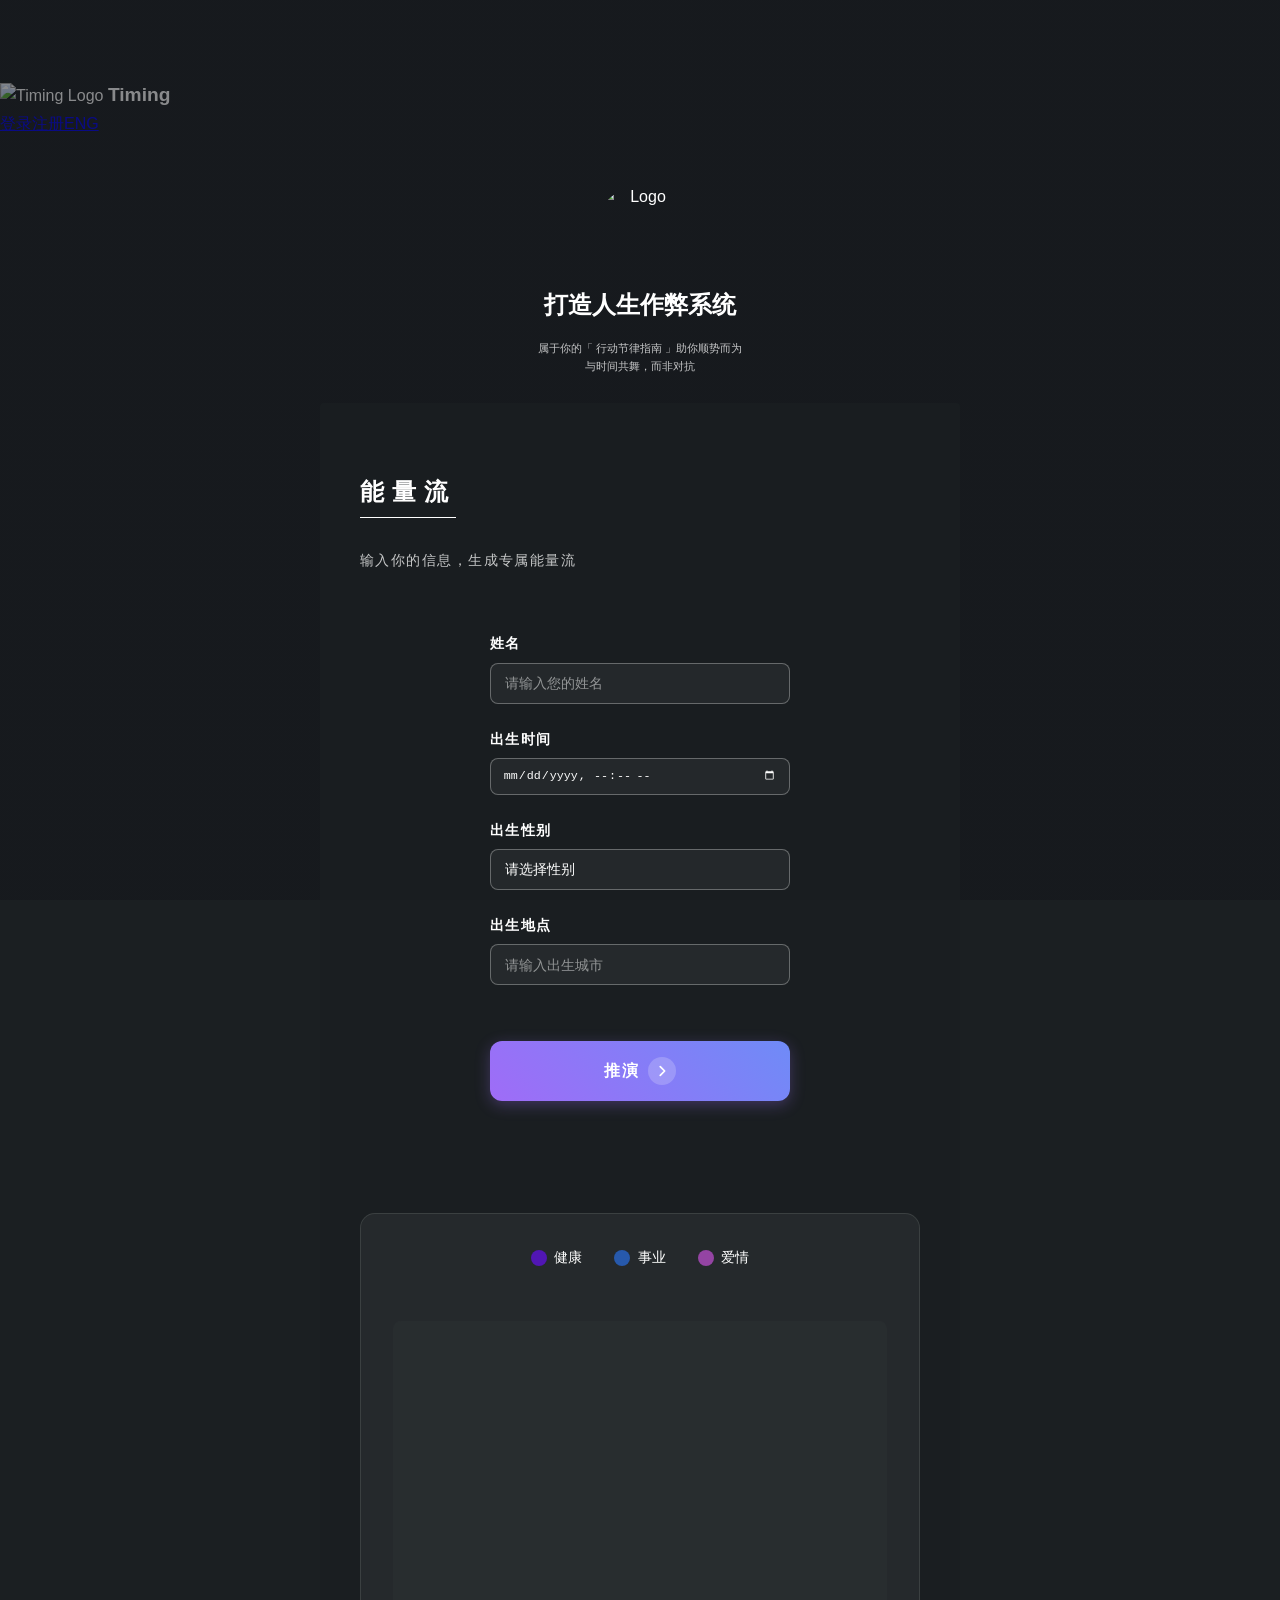
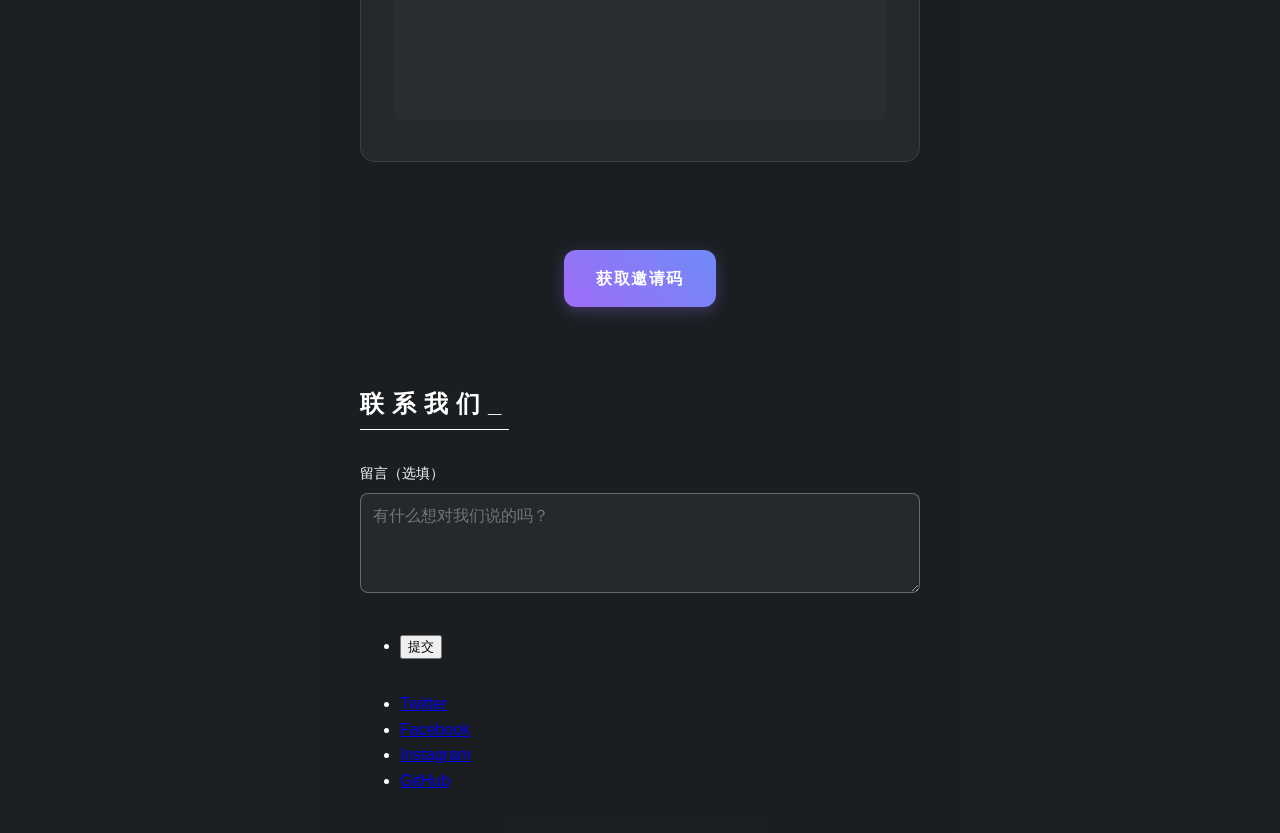
==== index-zh.html @ b1d4d9de "modify the whole landing page" ====
<!DOCTYPE HTML>
<!--
	Dimension by HTML5 UP
	https://html5up.net | @ajlkn
	Free for personal and commercial use under the CCA 3.0 license (https://html5up.net/license)
-->
<html lang="zh">
<head>
		<title>能量流 - Timing</title>
		<meta charset="utf-8" />
		<meta name="viewport" content="width=device-width, initial-scale=1, user-scalable=no" />
		<meta http-equiv="Content-Security-Policy" content="default-src 'self' 'unsafe-inline' https:; img-src 'self' data: https:; style-src 'self' 'unsafe-inline' https:; font-src 'self' data: https:;">
		<meta http-equiv="X-Content-Type-Options" content="nosniff">
		<!-- Load main site CSS -->
		<link rel="stylesheet" href="assets/css/main.css">
		<link rel="stylesheet" href="assets/css/navigation.css">
		<link rel="stylesheet" href="assets/css/noscript.css" media="none">
		<!-- Original curve styles -->
    <link rel="stylesheet" href="curve/style.css">
    <!-- QR Code library -->
    <script src="https://cdn.jsdelivr.net/npm/qrcode.js@1.0.0/qrcode.min.js"></script>
    <!-- Chart.js for energy curve -->
    <script src="https://cdn.jsdelivr.net/npm/chart.js"></script>
		<style>
			/* Override body styles to match main pages */
			body {
				background: #1b1f22;
				position: relative;
				overflow-x: hidden;
				padding-top: 5rem;
			}

			/* Background system matching main pages exactly */
			#bg {
				-moz-transform: scale(1.0);
				-webkit-transform: scale(1.0);
				-ms-transform: scale(1.0);
				transform: scale(1.0);
				-webkit-backface-visibility: hidden;
				position: fixed;
				top: 0;
				left: 0;
				width: 100%;
				height: 100vh;
				z-index: 1;
			}

			#bg:before, #bg:after {
				content: '';
				display: block;
				position: absolute;
				top: 0;
				left: 0;
				width: 100%;
				height: 100%;
			}

			#bg:before {
				-moz-transition: background-color 2.5s ease-in-out;
				-webkit-transition: background-color 2.5s ease-in-out;
				-ms-transition: background-color 2.5s ease-in-out;
				transition: background-color 2.5s ease-in-out;
				-moz-transition-delay: 0.75s;
				-webkit-transition-delay: 0.75s;
				-ms-transition-delay: 0.75s;
				transition-delay: 0.75s;
				background-image: linear-gradient(to top, rgba(19, 21, 25, 0.5), rgba(19, 21, 25, 0.5));
				background-size: auto;
				background-position: center;
				background-repeat: no-repeat;
				z-index: 2;
			}

			#bg:after {
				-moz-transform: scale(1.0825);
				-webkit-transform: scale(1.0825);
				-ms-transform: scale(1.0825);
				transform: scale(1.0825);
				-moz-transition: -moz-transform 0.325s ease-in-out, -moz-filter 0.325s ease-in-out;
				-webkit-transition: -webkit-transform 0.325s ease-in-out, -webkit-filter 0.325s ease-in-out;
				-ms-transition: -ms-transform 0.325s ease-in-out, -ms-filter 0.325s ease-in-out;
				transition: transform 0.325s ease-in-out, filter 0.325s ease-in-out;
				background-image: url("images/bg.jpg");
				background-position: center;
				background-size: cover;
				background-repeat: no-repeat;
				-moz-filter: blur(0.2rem);
				-webkit-filter: blur(0.2rem);
				-ms-filter: blur(0.2rem);
				filter: blur(0.2rem);
				z-index: 1;
			}

			/* Hide original styles that conflict */
			.top-nav {
				display: none;
			}

			.footer {
				display: none;
			}

			/* Main container with modal styling */
			.modal-container {
				position: relative;
				z-index: 3;
				min-height: 100vh;
				display: flex;
				align-items: center;
				justify-content: center;
				padding: 0rem 2rem;
			}

			.modal-content {
				-moz-transform: translateY(0);
				-webkit-transform: translateY(0);
				-ms-transform: translateY(0);
				transform: translateY(0);
				-moz-transition: opacity 0.325s ease-in-out, -moz-transform 0.325s ease-in-out;
				-webkit-transition: opacity 0.325s ease-in-out, -webkit-transform 0.325s ease-in-out;
				-ms-transition: opacity 0.325s ease-in-out, -ms-transform 0.325s ease-in-out;
				transition: opacity 0.325s ease-in-out, transform 0.325s ease-in-out;
				padding: 4.5rem 2.5rem 1.5rem 2.5rem;
				position: relative;
				width: 40rem;
				max-width: 100%;
				background-color: rgba(27, 31, 34, 0.85);
				border-radius: 4px;
				opacity: 1;
			}



			/* Title styling */
			h2.major {
				color: #ffffff;
				border-bottom: solid 1px #ffffff;
				width: -moz-max-content;
				width: -webkit-max-content;
				width: -ms-max-content;
				width: max-content;
				padding-bottom: 0.5rem;
				margin: 0 0 2rem 0;
				font-size: 1.5rem;
				line-height: 1.4;
				letter-spacing: 0.5rem;
			}

			/* Contact title alignment override */
			.contact-title {
				text-align: left !important;
				align-self: flex-start !important;
				margin-top: 5rem !important;
			}

			/* Contact form styling - using original CSS with left alignment */
			.contact-form {
				display: flex;
				flex-direction: column;
				gap: 1.5rem;
			}

			.contact-fields {
				display: flex;
				flex-direction: column;
				gap: 1rem;
			}

			.contact-field {
				display: flex;
				flex-direction: column;
				gap: 0.5rem;
			}

			.contact-field label {
				font-weight: 500;
				color: #ffffff;
				font-size: 0.9rem;
			}

			.contact-field textarea {
				padding: 0.75rem;
				background-color: rgba(255, 255, 255, 0.05);
				border: 1px solid rgba(255, 255, 255, 0.3);
				border-radius: 8px;
				color: #ffffff;
				font-size: 1rem;
				transition: border-color 0.3s ease;
				width: 100%;
				resize: vertical;
				min-height: 100px;
				font-family: inherit;
			}

			.contact-field textarea:focus {
				outline: none;
				border-color: #9f6cf7;
			}

			.contact-actions {
				display: flex;
				justify-content: flex-start;
			}

			.contact-submit {
				-moz-appearance: none;
				-webkit-appearance: none;
				-ms-appearance: none;
				appearance: none;
				-moz-transition: background-color 0.2s ease-in-out, color 0.2s ease-in-out;
				-webkit-transition: background-color 0.2s ease-in-out, color 0.2s ease-in-out;
				-ms-transition: background-color 0.2s ease-in-out, color 0.2s ease-in-out;
				transition: background-color 0.2s ease-in-out, color 0.2s ease-in-out;
				background-color: transparent;
				border-radius: 4px;
				border: 0;
				box-shadow: inset 0 0 0 1px #ffffff;
				color: #ffffff !important;
				cursor: pointer;
				display: inline-block;
				font-size: 0.8rem;
				font-weight: 300;
				height: 2.75rem;
				letter-spacing: 0.2rem;
				line-height: 2.75rem;
				outline: 0;
				padding: 0 1.25rem 0 1.35rem;
				text-align: center;
				text-decoration: none;
				text-transform: uppercase;
				white-space: nowrap;
			}

			.contact-submit:hover {
				background-color: rgba(255, 255, 255, 0.075);
			}

			.contact-submit:active {
				background-color: rgba(255, 255, 255, 0.175);
			}

			.contact-social {
				margin-top: 2rem;
				text-align: left;
			}

			.contact-icons {
				list-style: none;
				padding: 0;
				margin: 0;
				display: flex;
				justify-content: flex-start;
				gap: 1rem;
			}

			.contact-icons li a {
				color: rgba(255, 255, 255, 0.7);
				text-decoration: none;
				font-size: 1.2rem;
				transition: color 0.3s ease;
			}

			.contact-icons li a:hover {
				color: #9f6cf7;
			}

			.subtitle {
				font-size: 0.9em;
				margin-bottom: 2em;
				color: rgba(255, 255, 255, 0.75);
				letter-spacing: 0.1em;
				line-height: 1.5;
			}

			/* Override original container styles */
			.container {
				background: none;
				box-shadow: none;
				padding: 0;
				margin: 0;
				max-width: none;
				width: 100%;
			}

			/* Input section styling */
			.input-section {
				margin-bottom: 2em;
			}

			.input-group {
				margin-bottom: 1.5em;
			}

			.input-group label {
				display: block;
				margin-bottom: 0.5em;
				font-weight: 600;
				color: #ffffff !important;
				font-size: 0.9em;
				letter-spacing: 0.1em;
			}

			.input-group input {
				width: 100% !important;
				padding: 0.8em 1em !important;
				border: 1px solid rgba(255, 255, 255, 0.3) !important;
				border-radius: 8px !important;
				background: rgba(255, 255, 255, 0.05) !important;
				color: #ffffff !important;
				font-size: 0.9em !important;
				transition: all 0.3s ease !important;
				box-sizing: border-box;
			}

			.input-group input:focus {
				outline: none !important;
				border-color: #9f6cf7 !important;
				background: rgba(255, 255, 255, 0.1) !important;
			}

			.input-group input::placeholder {
				color: rgba(255, 255, 255, 0.5) !important;
			}

			/* Datetime input styling */
			.datetime-input {
				width: 100% !important;
				padding: 0.8em 1em !important;
				border: 1px solid rgba(255, 255, 255, 0.3) !important;
				border-radius: 8px !important;
				background: rgba(255, 255, 255, 0.05) !important;
				color: #ffffff !important;
				font-size: 0.9em !important;
				transition: all 0.3s ease !important;
				box-sizing: border-box;
			}

			.datetime-input:focus {
				outline: none !important;
				border-color: #9f6cf7 !important;
				background: rgba(255, 255, 255, 0.1) !important;
			}

			/* 将日期时间输入框的图标变成白色 */
			.datetime-input::-webkit-calendar-picker-indicator {
				filter: invert(1);
				cursor: pointer;
			}

			/* Gender select styling */
			.gender-select {
				width: 100% !important;
				padding: 0.8em 1em !important;
				border: 1px solid rgba(255, 255, 255, 0.3) !important;
				border-radius: 8px !important;
				background: rgba(255, 255, 255, 0.05) !important;
				color: #ffffff !important;
				font-size: 0.9em !important;
				transition: all 0.3s ease !important;
				box-sizing: border-box;
				cursor: pointer;
			}

			.gender-select:focus {
				outline: none !important;
				border-color: #9f6cf7 !important;
				background: rgba(255, 255, 255, 0.1) !important;
			}

			.gender-select option {
				background: #ffffff !important;
				color: #000000 !important;
				padding: 0.5em !important;
			}

			/* Submit button styling */
			.submit-btn {
				background: linear-gradient(45deg, #9f6cf7, #6f8bf7) !important;
				color: #ffffff !important;
				border: none !important;
				padding: 1em 2em !important;
				border-radius: 12px !important;
				font-size: 1em !important;
				font-weight: 600 !important;
				letter-spacing: 0.1em !important;
				cursor: pointer !important;
				transition: all 0.3s ease !important;
				display: flex !important;
				align-items: center !important;
				gap: 0.5em !important;
				margin: 2em auto 0 !important;
				box-shadow: 0 4px 15px rgba(159, 108, 247, 0.3) !important;
			}

			.submit-btn:hover {
				transform: translateY(-2px) !important;
				box-shadow: 0 8px 25px rgba(159, 108, 247, 0.4) !important;
				background: linear-gradient(45deg, #b784ff, #84a0ff) !important;
			}

			/* Energy section styling */
			.energy-section {
				margin-top: 3em !important;
				padding: 2em !important;
				background: rgba(255, 255, 255, 0.05) !important;
				border-radius: 15px !important;
				border: 1px solid rgba(255, 255, 255, 0.1) !important;
			}

			.legend {
				display: flex !important;
				justify-content: center !important;
				gap: 2em !important;
				margin-bottom: 2em !important;
				flex-wrap: wrap !important;
			}

			.legend-item {
				display: flex !important;
				align-items: center !important;
				gap: 0.5em !important;
				font-size: 0.9em !important;
				color: #ffffff !important;
			}

			.legend-color {
				width: 16px !important;
				height: 16px !important;
				border-radius: 50% !important;
			}

			.legend-color.blue {
				background: #5116b4 !important;
			}

			.legend-color.purple {
				background: #2759ac !important;
			}

			.legend-color.pink {
				background: #9444a3 !important;
			}

			#energyChart {
				width: 100% !important;
				max-height: 400px !important;
				background: rgba(255, 255, 255, 0.02) !important;
				border-radius: 8px !important;
			}

			/* Mobile responsive - matching main pages exactly */
			@media screen and (max-width: 736px) {
				.modal-container {
					padding: 2rem 1rem;
				}

				.modal-content {
					padding: 3.5rem 2rem 0.5rem 2rem;
				}

				.close:before {
					top: 0.875rem;
					left: 0.875rem;
					width: 2.25rem;
					height: 2.25rem;
					background-size: 14px 14px;
				}

				.legend {
					gap: 1em !important;
				}
				
				.input-group input {
					padding: 0.7em !important;
					font-size: 0.85em !important;
				}
				
				.datetime-input {
					padding: 0.7em !important;
					font-size: 0.85em !important;
				}
				
				.gender-select {
					padding: 0.7em !important;
					font-size: 0.85em !important;
				}
				
				.submit-btn {
					padding: 0.8em 1.5em !important;
					font-size: 0.9em !important;
				}
				
				.energy-section {
					padding: 1.5em !important;
				}
			}

			@media screen and (max-width: 480px) {
				.modal-content {
					padding: 3rem 1.5rem 0.5rem 1.5rem;
				}
				
				h2.major {
					font-size: 1.2rem;
				}
			}

			/* Legend styling to match chart colors */
			.legend {
				display: flex;
				gap: 20px;
				margin-bottom: 20px;
				flex-wrap: wrap;
			}

			.legend-item {
				display: flex;
				align-items: center;
				gap: 8px;
			}

			.legend-color {
				width: 16px;
				height: 16px;
				border-radius: 3px;
			}

			.legend-color.health { background-color: #5116b4; }
			.legend-color.career { background-color: #2759ac; }
			.legend-color.love { background-color: #9444a3; }

			/* Header Styling */
			#header {
				display: flex;
				flex-direction: column;
				align-items: center;
				justify-content: center;
				text-align: center;
				color: #ffffff;
				padding: 2rem 0 1rem 0;
				position: relative;
				z-index: 3;
			}

			#header .logo {
				margin-top: 1rem;
			}

			#header .logo img {
				width: 5.25rem;
				height: 5.25rem;
				border-radius: 50%;
				border: none;
			}

			#header .content .inner h1 {
				font-size: 1.5rem;
				margin-bottom: 1rem;
				color: #ffffff;
				border: none;
				text-decoration: none;
				border-bottom: none;
			}

			#header .content {
				border: none;
			}

			#header .content .inner {
				border: none;
			}

			#header .content .inner p {
				font-size: 0.7em;
				color: rgba(255, 255, 255, 0.75);
				border: none;
				text-decoration: none;
			}

			/* Remove vertical line between logo and text */
			#header .logo:after {
				display: none;
			}

			#header .content:before {
				display: none;
			}

			/* Move text closer to logo */
			#header .content {
				margin-top: 0.1rem;
			}

			/* Invitation button hover effect */
			.invitation-btn:hover {
				transform: translateY(-2px);
				box-shadow: 0 8px 25px rgba(159, 108, 247, 0.4);
				background: linear-gradient(45deg, #b784ff, #84a0ff);
			}

			/* Background animation */
			#bg:after {
				-moz-animation: bg 20s linear infinite;
				-webkit-animation: bg 20s linear infinite;
				-ms-animation: bg 20s linear infinite;
				animation: bg 20s linear infinite;
			}

			@-moz-keyframes bg {
				0% { -moz-transform: scale(1.0825) translate(0, 0); }
				33.33% { -moz-transform: scale(1.0825) translate(-30px, -30px); }
				66.66% { -moz-transform: scale(1.0825) translate(-15px, -15px); }
				100% { -moz-transform: scale(1.0825) translate(0, 0); }
			}

			@-webkit-keyframes bg {
				0% { -webkit-transform: scale(1.0825) translate(0, 0); }
				33.33% { -webkit-transform: scale(1.0825) translate(-30px, -30px); }
				66.66% { -webkit-transform: scale(1.0825) translate(-15px, -15px); }
				100% { -webkit-transform: scale(1.0825) translate(0, 0); }
			}

			@-ms-keyframes bg {
				0% { -ms-transform: scale(1.0825) translate(0, 0); }
				33.33% { -ms-transform: scale(1.0825) translate(-30px, -30px); }
				66.66% { -ms-transform: scale(1.0825) translate(-15px, -15px); }
				100% { -ms-transform: scale(1.0825) translate(0, 0); }
			}

			@keyframes bg {
				0% { transform: scale(1.0825) translate(0, 0); }
				33.33% { transform: scale(1.0825) translate(-30px, -30px); }
				66.66% { transform: scale(1.0825) translate(-15px, -15px); }
				100% { transform: scale(1.0825) translate(0, 0); }
			}

			/* Header animation - Original from main site */
			#header {
				-moz-animation: header 1.5s ease-out;
				-webkit-animation: header 1.5s ease-out;
				-ms-animation: header 1.5s ease-out;
				animation: header 1.5s ease-out;
			}

			@-moz-keyframes header {
				0% { -moz-transform: translateY(-2rem); opacity: 0; }
				100% { -moz-transform: translateY(0); opacity: 1; }
			}

			@-webkit-keyframes header {
				0% { -webkit-transform: translateY(-2rem); opacity: 0; }
				100% { -webkit-transform: translateY(0); opacity: 1; }
			}

			@-ms-keyframes header {
				0% { -ms-transform: translateY(-2rem); opacity: 0; }
				100% { -ms-transform: translateY(0); opacity: 1; }
			}

			@keyframes header {
				0% { transform: translateY(-2rem); opacity: 0; }
				100% { transform: translateY(0); opacity: 1; }
			}

			/* Modal content animation */
			.modal-content {
				-moz-animation: modal 0.75s ease-out;
				-webkit-animation: modal 0.75s ease-out;
				-ms-animation: modal 0.75s ease-out;
				animation: modal 0.75s ease-out;
			}

			@-moz-keyframes modal {
				0% { -moz-transform: translateY(20px); opacity: 0; }
				100% { -moz-transform: translateY(0); opacity: 1; }
			}

			@-webkit-keyframes modal {
				0% { -webkit-transform: translateY(20px); opacity: 0; }
				100% { -webkit-transform: translateY(0); opacity: 1; }
			}

			@-ms-keyframes modal {
				0% { -ms-transform: translateY(20px); opacity: 0; }
				100% { -ms-transform: translateY(0); opacity: 1; }
			}

			@keyframes modal {
				0% { transform: translateY(20px); opacity: 0; }
				100% { transform: translateY(0); opacity: 1; }
			}
	</style>
</head>
<body>
		<!-- Background -->
		<div id="bg"></div>
		
		<!-- Navigation will be loaded dynamically -->

		<!-- Header -->
		<header id="header">
			<div class="logo">
				<img src="images/LOGO.png" alt="Logo" />
			</div>
			<div class="content">
				<div class="inner">
					<h1>打造人生作弊系统</h1>
					<p>属于你的「 行动节律指南 」助你顺势而为<br />
						与时间共舞，而非对抗</p>
				</div>
			</div>
		</header>

		<div class="modal-container">
			<div class="modal-content">
				
				<h2 class="major">能量流</h2>
				<p class="subtitle">输入你的信息，生成专属能量流</p>
				
				<!-- Original container content -->
    <div class="container">
        <!-- User Input Section -->
        <section class="input-section">
            <div class="input-group">
                <label>姓名</label>
							<input type="text" id="name" placeholder="请输入您的姓名">
            </div>
            <div class="input-group">
                <label>出生时间</label>
                <input type="datetime-local" id="birthtime" class="datetime-input" min="1900-01-01T00:00">
            </div>
						<div class="input-group">
							<label>出生性别</label>
							<select id="gender" class="gender-select">
								<option value="">请选择性别</option>
								<option value="female">女</option>
								<option value="male">男</option>
							</select>
            </div>
            <div class="input-group">
							<label>出生地点</label>
                <input type="text" id="birthplace" placeholder="请输入出生城市">
            </div>
            <button class="submit-btn">
                <span class="btn-text">推演</span>
                <span class="btn-icon">
                    <svg width="16" height="16" viewBox="0 0 16 16" fill="none">
                        <path d="M6 3L11 8L6 13" stroke="currentColor" stroke-width="2" stroke-linecap="round" stroke-linejoin="round"/>
                    </svg>
                </span>
            </button>
        </section>

        <!-- Energy Curve Section -->
        <section class="energy-section">
            <div class="legend">
                <div class="legend-item">
                    <span class="legend-color blue"></span>
                    <span>健康</span>
                </div>
                <div class="legend-item">
                    <span class="legend-color purple"></span>
                    <span>事业</span>
                </div>
                <div class="legend-item">
                    <span class="legend-color pink"></span>
                    <span>爱情</span>
                </div>
            </div>
            <canvas id="energyChart"></canvas>
        </section>
        
        <!-- Invitation Code Button - Independent Section -->
        <div style="text-align: center; margin-top: 2em;">
            <a href="https://wj.qq.com/s2/22709197/66aa/" class="invitation-btn" style="
                display: inline-block;
                background: linear-gradient(45deg, #9f6cf7, #6f8bf7);
                color: #ffffff;
                padding: 1em 2em;
                border-radius: 12px;
                font-size: 1em;
                font-weight: 600;
                letter-spacing: 0.1em;
                text-decoration: none;
                transition: all 0.3s ease;
                box-shadow: 0 4px 15px rgba(159, 108, 247, 0.3);
                text-transform: uppercase;
            ">获取邀请码</a>
        </div>
    </div>

				<!-- Contact Section - At bottom of modal content -->
				<h2 class="major contact-title">联系我们_</h2>
				<form action="https://wj.qq.com/s2/22709197/66aa/" method="post" class="contact-form">
					<div class="contact-fields">
						<div class="contact-field">
							<label for="contact-message">留言（选填）</label>
							<textarea name="message" id="contact-message" rows="4" placeholder="有什么想对我们说的吗？"></textarea>
						</div>
					</div>
					<ul class="actions">
						<li><input type="submit" value="提交" class="primary" /></li>
					</ul>
				</form>
				<ul class="icons">
					<li><a href="#" class="icon brands fa-twitter"><span class="label">Twitter</span></a></li>
					<li><a href="#" class="icon brands fa-facebook-f"><span class="label">Facebook</span></a></li>
					<li><a href="#" class="icon brands fa-instagram"><span class="label">Instagram</span></a></li>
					<li><a href="#" class="icon brands fa-github"><span class="label">GitHub</span></a></li>
				</ul>
			</div>
		</div>

    <!-- Scripts -->
		<script src="https://ajax.googleapis.com/ajax/libs/jquery/3.6.0/jquery.min.js"></script>
		<script>
			// Fallback for jQuery
			if (typeof jQuery === 'undefined') {
				document.write('<script src="https://code.jquery.com/jquery-3.6.0.min.js"><\/script>');
			}
		</script>
		<!-- Load navigation system -->
		<script src="assets/js/navigation-loader.js"></script>
		<script src="assets/js/navigation.js"></script>
		
		<!-- Language content management -->
		<script>
			// Language content for curve page
			const curveContent = {
				zh: {
					title: '能量流 - Timing',
					pageTitle: '能量流',
					subtitle: '输入你的信息，生成专属能量流',
					nameLabel: '姓名',
					namePlaceholder: '请输入您的姓名',
					birthtimeLabel: '出生时间',
					birthtimePlaceholder: 'MM/DD/YYYY XX:XX AM',
					genderLabel: '出生性别',
					genderPlaceholder: '请选择性别',
					genderOptions: {
						default: '请选择性别',
						female: '女',
						male: '男'
					},
					birthplaceLabel: '出生地点',
					birthplacePlaceholder: '请输入出生城市',
					submitText: '推演',
					closeText: '关闭',
					legendHealth: '健康',
					legendCareer: '事业',
					legendLove: '爱情',
					contactTitle: '联系我们_',
					contactNameLabel: '姓名',
					contactNamePlaceholder: '请输入您的姓名',
					contactSubjectLabel: '主题',
					contactSubjectValue: 'Timing邀请码申请',
					contactMessageLabel: '留言（选填）',
					contactMessagePlaceholder: '有什么想对我们说的吗？',
					contactSubmitValue: '提交'
				},
				en: {
					title: 'Energy Flow - Timing',
					pageTitle: 'Energy Flow',
					subtitle: 'Enter your information to generate your personalized energy flow',
					nameLabel: 'Name',
					namePlaceholder: 'Please enter your name',
					birthtimeLabel: 'Birth Date & Time',
					birthtimePlaceholder: 'MM/DD/YYYY XX:XX AM',
					genderLabel: 'Gender',
					genderPlaceholder: 'Please select gender',
					genderOptions: {
						default: 'Please select gender',
						female: 'Female',
						male: 'Male'
					},
					birthplaceLabel: 'Birth Location',
					birthplacePlaceholder: 'Please enter birth city',
					submitText: 'Calculate',
					closeText: 'Close',
					legendHealth: 'Health',
					legendCareer: 'Career',
					legendLove: 'Love',
					contactTitle: 'CONTACT',
					contactNameLabel: 'Name',
					contactNamePlaceholder: 'Enter your name',
					contactSubjectLabel: 'Theme',
					contactSubjectValue: 'Timing Invitation Code Request',
					contactMessageLabel: 'Message(Optional)',
					contactMessagePlaceholder: 'Let us know what you think',
					contactSubmitValue: 'Submit'
				}
			};

			// Update curve page content based on language
			function updateCurveContent(language) {
				const content = curveContent[language];
				
				// Update page title
				document.title = content.title;
				
				// Update main title and subtitle
				const title = document.querySelector('h2.major');
				if (title) title.textContent = content.pageTitle;
				
				const subtitle = document.querySelector('.subtitle');
				if (subtitle) subtitle.textContent = content.subtitle;
				
				// Update form labels and placeholders
				const labels = document.querySelectorAll('label');
				if (labels.length >= 4) {
					labels[0].textContent = content.nameLabel;
					labels[1].textContent = content.birthtimeLabel;
					labels[2].textContent = content.genderLabel;
					labels[3].textContent = content.birthplaceLabel;
				}
				
				const nameInput = document.getElementById('name');
				if (nameInput) nameInput.placeholder = content.namePlaceholder;
				
				const birthtimeInput = document.getElementById('birthtime');
				if (birthtimeInput) birthtimeInput.placeholder = content.birthtimePlaceholder;
				
				const birthplaceInput = document.getElementById('birthplace');
				if (birthplaceInput) birthplaceInput.placeholder = content.birthplacePlaceholder;
				
				// Update gender select options
				const genderSelect = document.getElementById('gender');
				if (genderSelect) {
					genderSelect.innerHTML = `
						<option value="">${content.genderOptions.default}</option>
						<option value="female">${content.genderOptions.female}</option>
						<option value="male">${content.genderOptions.male}</option>
					`;
				}
				
				// Update submit button text
				const submitBtn = document.querySelector('.submit-btn .btn-text');
				if (submitBtn) submitBtn.textContent = content.submitText;
				
				// Update legend text
				const legendItems = document.querySelectorAll('.legend-item span:last-child');
				if (legendItems.length >= 3) {
					legendItems[0].textContent = content.legendHealth;
					legendItems[1].textContent = content.legendCareer;
					legendItems[2].textContent = content.legendLove;
				}
				
				// Update contact section
				const contactTitle = document.querySelector('.contact-title');
				if (contactTitle) contactTitle.textContent = content.contactTitle;
				
				const contactMessageLabel = document.querySelector('.contact-field label');
				if (contactMessageLabel) contactMessageLabel.textContent = content.contactMessageLabel;
				
				const contactMessagePlaceholder = document.getElementById('contact-message');
				if (contactMessagePlaceholder) contactMessagePlaceholder.placeholder = content.contactMessagePlaceholder;
				
				const contactSubmitBtn = document.querySelector('.contact-form input[type="submit"]');
				if (contactSubmitBtn) contactSubmitBtn.value = content.contactSubmitValue;
			}

			// Initialize with Chinese content
			document.addEventListener('DOMContentLoaded', function() {
				updateCurveContent('zh');
			});

			// Language switching function
			function switchLanguage(lang) {
				updateCurveContent(lang);
			}
		</script>
		
		<!-- Chart.js for energy chart -->
		<script src="https://cdn.jsdelivr.net/npm/chart.js"></script>
		<script>
			// Energy chart functionality
			document.addEventListener('DOMContentLoaded', function() {
				const submitBtn = document.querySelector('.submit-btn');
				const energySection = document.querySelector('.energy-section');
				const energyChart = document.getElementById('energyChart');
				
				if (submitBtn) {
					submitBtn.addEventListener('click', function() {
						// Show energy section
						energySection.style.display = 'block';
						
						// Create sample energy chart
						const ctx = energyChart.getContext('2d');
						new Chart(ctx, {
							type: 'line',
							data: {
								labels: ['Jan', 'Feb', 'Mar', 'Apr', 'May', 'Jun'],
								datasets: [{
									label: 'Health',
									data: [65, 70, 68, 75, 72, 78],
									borderColor: '#5116b4',
									backgroundColor: 'rgba(81, 22, 180, 0.1)',
									tension: 0.4
								}, {
									label: 'Career',
									data: [55, 60, 65, 70, 68, 75],
									borderColor: '#2759ac',
									backgroundColor: 'rgba(39, 89, 172, 0.1)',
									tension: 0.4
								}, {
									label: 'Love',
									data: [45, 50, 55, 60, 58, 65],
									borderColor: '#9444a3',
									backgroundColor: 'rgba(148, 68, 163, 0.1)',
									tension: 0.4
								}]
							},
							options: {
								responsive: true,
								maintainAspectRatio: false,
								plugins: {
									legend: {
										display: false
									}
								},
								scales: {
									y: {
										beginAtZero: true,
										grid: {
											color: 'rgba(255, 255, 255, 0.1)'
										},
										ticks: {
											color: 'rgba(255, 255, 255, 0.7)'
										}
									},
									x: {
										grid: {
											color: 'rgba(255, 255, 255, 0.1)'
										},
										ticks: {
											color: 'rgba(255, 255, 255, 0.7)'
										}
									}
								}
							}
						});
					});
				}
			});
		</script>

			<script>
				// Registration Modal Functions
				function showRegistrationModal() {
					const modal = document.getElementById('registration-modal');
					modal.classList.add('active');
				}

				function closeRegistrationModal() {
					const modal = document.getElementById('registration-modal');
					modal.classList.remove('active');
				}

				// Check if user is registered and logged in
				function isUserRegistered() {
					const userRegistered = localStorage.getItem('userRegistered');
					const userInfo = localStorage.getItem('userInfo');
					return userRegistered === 'true' && userInfo;
				}

				// Event Timing Form Functionality
				document.addEventListener('DOMContentLoaded', function() {
					const eventForm = document.getElementById('event-timing-form');
					const resultContainer = document.getElementById('timing-result');
					const resultContent = document.getElementById('result-content');

					// Close modal when clicking outside
					document.getElementById('registration-modal').addEventListener('click', function(e) {
						if (e.target === this) {
							closeRegistrationModal();
						}
					});

					// Auto-fill user data if available
					try {
						const userInfo = localStorage.getItem('userInfo');
						if (userInfo) {
							const user = JSON.parse(userInfo);
							
							// Pre-fill event location with user's birth location if available
							if (user.birthLocation) {
								document.getElementById('event-location').value = user.birthLocation;
							}
						}
					} catch (error) {
						console.error('Error auto-filling user data:', error);
					}

					if (eventForm) {
						eventForm.addEventListener('submit', function(e) {
							e.preventDefault();
							
							// Check if user is registered first
							if (!isUserRegistered()) {
								showRegistrationModal();
								return;
							}

							// Get form data
							const formData = new FormData(eventForm);
							const eventData = {
								eventName: formData.get('event-name'),
								startTime: formData.get('start-time'),
								endTime: formData.get('end-time'),
								location: formData.get('event-location')
							};

							// Validate form
							if (!eventData.eventName || !eventData.startTime || !eventData.endTime || !eventData.location) {
								alert('请填写所有必填字段');
								return;
							}

							// Validate time range
							const startDate = new Date(eventData.startTime);
							const endDate = new Date(eventData.endTime);
							if (startDate >= endDate) {
								alert('结束时间必须晚于起始时间');
								return;
							}

							// Show loading state
							const submitBtn = eventForm.querySelector('.submit-btn');
							const originalText = submitBtn.textContent;
							submitBtn.textContent = '分析中...';
							submitBtn.disabled = true;

							// Simulate API call (replace with actual API endpoint)
							setTimeout(() => {
								// Mock response - replace with actual API call
								const mockResult = generateMockResult(eventData);
								displayResult(mockResult);
								
								// Reset button
								submitBtn.textContent = originalText;
								submitBtn.disabled = false;
							}, 2000);
						});
					}

					function generateMockResult(eventData) {
						// This is a mock function - replace with actual API call
						const startDate = new Date(eventData.startTime);
						const endDate = new Date(eventData.endTime);
						const optimalDate = new Date(startDate.getTime() + (endDate.getTime() - startDate.getTime()) * 0.3);
						
						return {
							optimalTime: optimalDate.toLocaleString('zh-CN'),
							energyScore: Math.floor(Math.random() * 30) + 70,
							recommendation: `根据您的${eventData.eventName}需求分析，建议在${optimalDate.toLocaleDateString('zh-CN')}进行此事件。`,
							tips: [
								'此时段能量状态最佳，有利于事件顺利进行',
								'建议提前做好相关准备工作',
								'保持积极心态，顺势而为'
							]
						};
					}

					function displayResult(result) {
						// Show chart first
						const chartSection = document.querySelector('.timing-chart-section');
						chartSection.style.display = 'block';
						
						// Create timing chart
						createTimingChart();
						
						resultContent.innerHTML = `
							<div style="text-align: center; margin-bottom: 1.5em;">
								<h4 style="color: #9f6cf7; margin-bottom: 0.5em;">最佳时机</h4>
								<p style="font-size: 1.1em; font-weight: bold;">${result.optimalTime}</p>
								<p style="color: #6f8bf7;">能量评分: ${result.energyScore}/100</p>
							</div>
							<div style="margin-bottom: 1.5em;">
								<h4 style="color: #9f6cf7; margin-bottom: 0.5em;">分析建议</h4>
								<p>${result.recommendation}</p>
							</div>
							<div>
								<h4 style="color: #9f6cf7; margin-bottom: 0.5em;">温馨提示</h4>
								<ul style="list-style: none; padding: 0;">
									${result.tips.map(tip => `<li style="margin-bottom: 0.5em; padding-left: 1em; position: relative;">
										<span style="position: absolute; left: 0; color: #9f6cf7;">•</span>
										${tip}
									</li>`).join('')}
								</ul>
							</div>
						`;
						
						resultContainer.style.display = 'block';
						chartSection.scrollIntoView({ behavior: 'smooth', block: 'start' });
					}

					function createTimingChart() {
						const ctx = document.getElementById('timingChart').getContext('2d');
						
						// Generate sample data for timing analysis
						const labels = [];
						const optimalData = [];
						const goodData = [];
						const avoidData = [];
						
						// Generate 24 hours of data
						for (let i = 0; i < 24; i++) {
							labels.push(`${i}:00`);
							optimalData.push(Math.random() * 40 + 60); // 60-100
							goodData.push(Math.random() * 30 + 40); // 40-70
							avoidData.push(Math.random() * 20 + 20); // 20-40
						}
						
						new Chart(ctx, {
							type: 'line',
							data: {
								labels: labels,
								datasets: [{
									label: '最佳时机',
									data: optimalData,
									borderColor: '#5116b4',
									backgroundColor: 'rgba(81, 22, 180, 0.1)',
									borderWidth: 2,
									fill: true
								}, {
									label: '次佳时机',
									data: goodData,
									borderColor: '#2759ac',
									backgroundColor: 'rgba(39, 89, 172, 0.1)',
									borderWidth: 2,
									fill: true
								}, {
									label: '避免时段',
									data: avoidData,
									borderColor: '#9444a3',
									backgroundColor: 'rgba(148, 68, 163, 0.1)',
									borderWidth: 2,
									fill: true
								}]
							},
							options: {
								responsive: true,
								maintainAspectRatio: false,
								scales: {
									y: {
										beginAtZero: true,
										max: 100,
										grid: {
											color: 'rgba(255, 255, 255, 0.1)'
										},
										ticks: {
											color: '#ffffff'
										}
									},
									x: {
										grid: {
											color: 'rgba(255, 255, 255, 0.1)'
										},
										ticks: {
											color: '#ffffff'
										}
									}
								},
								plugins: {
									legend: {
										display: false // Hide default legend as we have custom one
									}
								}
							}
						});
					}
				});
			</script>
	</body>
</html>
---- curve/style.css ----
/* Base styles */
:root {
    --primary-color: #8B5CF6;
    --background-color: #000000;
    --nav-background: #1A1A1A;
    --text-color: #FFFFFF;
    --input-background: rgba(255, 255, 255, 0.1);
    --border-color: rgba(255, 255, 255, 0.2);
    --button-color: #8B5CF6;
    --chart-blue: #5116b4;
    --chart-purple: #2759ac;
    --chart-pink: #9444a3;
}

* {
    box-sizing: border-box;
}

body {
    margin: 0;
    padding: 0;
    font-family: -apple-system, BlinkMacSystemFont, 'Segoe UI', sans-serif;
    background-color: var(--background-color);
    color: var(--text-color);
    line-height: 1.6;
    overflow-x: hidden;
}

/* Navigation */
.top-nav {
    background-color: var(--nav-background);
    padding: 1rem 0;
    border-bottom: 1px solid var(--border-color);
    position: sticky;
    top: 0;
    z-index: 100;
}

.nav-content {
    max-width: 1200px;
    margin: 0 auto;
    padding: 0 20px;
    display: flex;
    justify-content: space-between;
    align-items: center;
}

.logo {
    display: flex;
    align-items: center;
    gap: 12px;
    text-decoration: none;
    color: inherit;
    transition: opacity 0.3s ease;
}

.logo:hover {
    opacity: 0.8;
}

.logo-img {
    height: 32px;
    width: auto;
    object-fit: contain;
}

.logo-text {
    font-size: 1.2rem;
    font-weight: 600;
    color: var(--text-color);
}

.explore-more {
    color: var(--text-color);
    text-decoration: none;
    font-size: 1rem;
    padding: 0.5rem 1rem;
    border-radius: 6px;
    transition: background-color 0.3s ease;
}

.explore-more:hover {
    background-color: rgba(139, 92, 246, 0.1);
}

.container {
    max-width: 1200px;
    margin: 0 auto;
    padding: 20px;
    display: flex;
    flex-direction: column;
    align-items: center;
    gap: 2rem;
}

/* Input Section */
.input-section {
    margin: 2rem auto;
    width: 25%;
    min-width: 300px;
    display: flex;
    flex-direction: column;
    align-items: center;
}

.input-group {
    margin-bottom: 1.5rem;
    width: 100%;
}

.input-group label {
    display: block;
    margin-bottom: 0.5rem;
    color: var(--text-color);
    font-weight: 500;
}

input[type="text"],
input[type="email"],
input[type="tel"],
input[type="date"],
input[type="time"],
select {
    width: 100%;
    padding: 0.75rem;
    background-color: var(--input-background);
    border: 1px solid var(--border-color);
    border-radius: 8px;
    color: var(--text-color);
    font-size: 1rem;
    transition: border-color 0.3s ease;
    line-height: normal;
    display: flex;
    align-items: center;
}

select {
    appearance: none;
    -webkit-appearance: none;
    -moz-appearance: none;
    background-image: url("data:image/svg+xml,%3Csvg xmlns='http://www.w3.org/2000/svg' width='12' height='12' viewBox='0 0 12 12' fill='none'%3E%3Cpath d='M2.5 4.5L6 8L9.5 4.5' stroke='white' stroke-width='1.5' stroke-linecap='round' stroke-linejoin='round'/%3E%3C/svg%3E");
    background-repeat: no-repeat;
    background-position: right 1rem center;
    padding-right: 2.5rem;
}

select:focus {
    outline: none;
    border-color: var(--primary-color);
}

select option {
    background-color: var(--background-color);
    color: var(--text-color);
}

input[type="text"]:focus,
input[type="email"]:focus,
input[type="tel"]:focus,
input[type="date"]:focus,
input[type="time"]:focus {
    outline: none;
    border-color: var(--primary-color);
}

input[type="text"]::placeholder,
input[type="email"]::placeholder,
input[type="tel"]::placeholder,
input[type="time"]::placeholder {
    color: rgba(255, 255, 255, 0.5);
}

.submit-btn {
    background-color: var(--button-color);
    color: white;
    border: none;
    padding: 1rem 2rem;
    border-radius: 8px;
    cursor: pointer;
    font-size: 1rem;
    font-weight: 600;
    margin-top: 1rem;
    width: 100%;
    transition: all 0.3s ease;
    display: flex;
    align-items: center;
    justify-content: center;
    gap: 12px;
}

.submit-btn:hover {
    background-color: #7C3AED;
    transform: translateY(-2px);
}

.submit-btn:active {
    transform: translateY(0);
}

.btn-text {
    flex: none;
}

.btn-icon {
    width: 28px;
    height: 28px;
    background-color: rgba(255, 255, 255, 0.2);
    border-radius: 50%;
    display: flex;
    align-items: center;
    justify-content: center;
    transition: all 0.3s ease;
}

.submit-btn:hover .btn-icon {
    background-color: rgba(255, 255, 255, 0.3);
    transform: translateX(2px);
}

.btn-icon svg {
    width: 14px;
    height: 14px;
    color: white;
}

/* Date Input Styles */
input[type="date"] {
    width: 100%;
    padding: 0.75rem;
    background-color: var(--input-background);
    border: 1px solid var(--border-color);
    border-radius: 8px;
    color: var(--text-color);
    font-size: 1rem;
    font-family: -apple-system, BlinkMacSystemFont, 'Segoe UI', sans-serif;
}

input[type="date"]::-webkit-calendar-picker-indicator {
    filter: invert(1);
    opacity: 0.6;
    cursor: pointer;
}

input[type="date"]::-webkit-calendar-picker-indicator:hover {
    opacity: 1;
}

input[type="date"]::-webkit-datetime-edit {
    color: var(--text-color);
}

input[type="date"]::-webkit-datetime-edit-fields-wrapper {
    color: var(--text-color);
}

input[type="date"]::-webkit-datetime-edit-text {
    color: var(--text-color);
    opacity: 0.7;
}

input[type="date"]::-webkit-datetime-edit-month-field,
input[type="date"]::-webkit-datetime-edit-day-field,
input[type="date"]::-webkit-datetime-edit-year-field {
    color: var(--text-color);
}

input[type="date"]::-webkit-inner-spin-button {
    display: none;
}

input[type="date"]::-webkit-clear-button {
    display: none;
}

/* 为空时的占位符颜色 */
input[type="date"]:invalid {
    color: rgba(255, 255, 255, 0.5);
}

/* Time input specific styles */
input[type="time"] {
    color-scheme: dark;
}

input[type="time"]::-webkit-calendar-picker-indicator {
    background-image: url('data:image/svg+xml;utf8,<svg xmlns="http://www.w3.org/2000/svg" width="16" height="16" viewBox="0 0 24 24" fill="none" stroke="white" stroke-width="2" stroke-linecap="round" stroke-linejoin="round"><circle cx="12" cy="12" r="10"></circle><polyline points="12,6 12,12 16,14"></polyline></svg>');
    background-size: 16px 16px;
    cursor: pointer;
    opacity: 0.7;
    transition: opacity 0.3s ease;
}

input[type="time"]::-webkit-calendar-picker-indicator:hover {
    opacity: 1;
}

input[type="time"]::-webkit-datetime-edit {
    color: white;
}

input[type="time"]::-webkit-datetime-edit-fields-wrapper {
    background: transparent;
}

input[type="time"]::-webkit-datetime-edit-text {
    color: rgba(255, 255, 255, 0.7);
    padding: 0 0.2em;
}

input[type="time"]::-webkit-datetime-edit-hour-field,
input[type="time"]::-webkit-datetime-edit-minute-field {
    background: transparent;
    color: white;
}

input[type="time"]::-webkit-inner-spin-button {
    display: none;
}

input[type="time"]::-webkit-clear-button {
    display: none;
}

/* Energy Chart Section */
.energy-section {
    background: var(--nav-background);
    border-radius: 12px;
    padding: 24px;
    margin-bottom: 24px;
    border: 1px solid var(--border-color);
    width: 100%;
    max-width: 100%;
}

/* Legend styling to match chart colors */
.legend {
    display: flex;
    justify-content: center;
    gap: 20px;
    margin-bottom: 20px;
    flex-wrap: nowrap;
    width: 100%;
    min-width: min-content;
}

.legend-item {
    display: flex;
    align-items: center;
    gap: 8px;
    white-space: nowrap;
    flex-shrink: 0;
}

.legend-color {
    width: 16px;
    height: 16px;
    border-radius: 3px;
    flex-shrink: 0;
}

.legend-color.health { background-color: #5116b4; }
.legend-color.career { background-color: #2759ac; }
.legend-color.love { background-color: #9444a3; }

/* Chart Canvas */
canvas {
    width: 100% !important;
    height: 400px !important;
    margin-top: 20px;
}

/* Tablet Responsive Design (768px - 1024px) */
@media (max-width: 1024px) and (min-width: 769px) {
    .nav-content {
        padding: 0 16px;
    }
    
    .container {
        padding: 16px;
        gap: 1.5rem;
    }
    
    .input-section {
        width: 40%;
        min-width: 280px;
    }
    
    .energy-section {
        padding: 20px;
    }
    
    canvas {
        height: 350px !important;
    }
}

/* Mobile Responsive Design (< 768px) */
@media (max-width: 768px) {
    .nav-content {
        padding: 0 16px;
    }
    
    .logo-img {
        height: 28px;
    }
    
    .logo-text {
        font-size: 1.1rem;
    }
    
    .explore-more {
        font-size: 0.9rem;
        padding: 0.4rem 0.8rem;
    }
    
    .container {
        padding: 16px;
        gap: 1.5rem;
    }

    .input-section {
        width: 90%;
        min-width: auto;
        margin: 1rem auto;
    }
    
    .input-group {
        margin-bottom: 1.2rem;
    }
    
    input[type="text"],
    input[type="email"],
    input[type="tel"],
    input[type="date"],
    input[type="time"] {
        padding: 0.8rem;
        font-size: 16px; /* 防止 iOS 缩放 */
    }
    
    .submit-btn {
        padding: 0.9rem 2rem;
        font-size: 1rem;
        gap: 10px;
    }
    
    .btn-icon {
        width: 26px;
        height: 26px;
    }
    
    .btn-icon svg {
        width: 12px;
        height: 12px;
    }

    .energy-section {
        padding: 16px;
        width: 100%;
        margin-bottom: 16px;
    }
    
    .legend {
        justify-content: center;
        padding: 0 10px;
        gap: 15px;
    }
    
    .legend-item {
        gap: 4px;
        font-size: 0.9em;
    }
    
    .legend-color {
        width: 12px;
        height: 12px;
    }
    
    canvas {
        height: 300px !important;
    }
}

/* Mobile Navigation Responsive Design (< 600px) */
@media (max-width: 600px) {
    .logo-text {
        font-size: 0.9rem;
    }
}

/* Small Mobile Responsive Design (< 480px) */
@media (max-width: 480px) {
    .nav-content {
        padding: 0 12px;
    }
    
    .logo-img {
        height: 24px;
    }
    
    .logo-text {
        font-size: 0.8rem;
    }
    
    .explore-more {
        font-size: 0.8rem;
        padding: 0.3rem 0.6rem;
    }
    
    .container {
        padding: 12px;
        gap: 1rem;
    }

    .input-section {
        width: 95%;
        margin: 0.5rem auto;
    }
    
    .input-group {
        margin-bottom: 1rem;
    }
    
    .input-group label {
        font-size: 0.9rem;
    }
    
    input[type="text"],
    input[type="email"],
    input[type="tel"],
    input[type="date"],
    input[type="time"] {
        padding: 0.7rem;
        font-size: 16px;
    }
    
    .submit-btn {
        padding: 0.8rem 1.5rem;
        font-size: 0.9rem;
        gap: 8px;
    }
    
    .btn-icon {
        width: 24px;
        height: 24px;
    }
    
    .btn-icon svg {
        width: 10px;
        height: 10px;
    }

    .energy-section {
        padding: 12px;
        margin-bottom: 12px;
    }
    
    .legend {
        gap: 10px;
        justify-content: center;
    }
    
    .legend-item {
        gap: 5px;
        font-size: 0.9rem;
    }
    
    canvas {
        height: 250px !important;
    }
}

/* Landscape orientation optimization for mobile */
@media (max-width: 768px) and (orientation: landscape) {
    .container {
        gap: 1rem;
    }
    
    .input-section {
        margin: 0.5rem auto;
    }
    
    canvas {
        height: 250px !important;
    }
}

/* Touch-friendly improvements */
@media (hover: none) and (pointer: coarse) {
    .submit-btn {
        min-height: 44px; /* iOS 推荐的最小触摸目标 */
    }
    
    .explore-more {
        min-height: 44px;
        display: flex;
        align-items: center;
    }
    
    input[type="text"],
    input[type="email"],
    input[type="tel"],
    input[type="date"],
    input[type="time"] {
        min-height: 44px;
    }
}

/* High DPI displays */
@media (-webkit-min-device-pixel-ratio: 2), (min-resolution: 192dpi) {
    canvas {
        image-rendering: -webkit-optimize-contrast;
        image-rendering: crisp-edges;
    }
}

/* Footer */
.footer {
    padding: 2rem 0;
    margin-top: 3rem;
    text-align: center;
}

.footer p {
    margin: 0;
    color: rgba(255, 255, 255, 0.6);
    font-size: 0.9rem;
    font-weight: 400;
    letter-spacing: 0.5px;
}

/* Footer responsive design */
@media (max-width: 768px) {
    .footer {
        padding: 1.5rem 1rem;
        margin-top: 2rem;
    }
    
    .footer p {
        font-size: 0.8rem;
    }
}

@media (max-width: 480px) {
    .footer {
        padding: 1rem;
        margin-top: 1.5rem;
    }
    
    .footer p {
        font-size: 0.75rem;
        line-height: 1.4;
    }
}

/* Contact Section */
.contact-section {
    margin: 2rem auto;
    width: 25%;
    min-width: 300px;
    display: flex;
    flex-direction: column;
    align-items: center;
}

.contact-title {
    font-size: 1.5rem;
    font-weight: 600;
    margin-bottom: 1rem;
    text-align: left;
    color: var(--text-color);
    width: 100%;
}

.contact-subtitle {
    text-align: center;
    margin-bottom: 2rem;
    color: rgba(255, 255, 255, 0.7);
    font-size: 0.9rem;
}

.contact-form {
    display: flex;
    flex-direction: column;
    gap: 1.5rem;
}

.contact-fields {
    display: flex;
    flex-direction: column;
    gap: 1rem;
}

.contact-field {
    display: flex;
    flex-direction: column;
    gap: 0.5rem;
}

.contact-field label {
    font-weight: 500;
    color: var(--text-color);
    font-size: 0.9rem;
}

.contact-field input,
.contact-field textarea {
    padding: 0.75rem;
    background-color: var(--input-background);
    border: 1px solid var(--border-color);
    border-radius: 8px;
    color: var(--text-color);
    font-size: 1rem;
    transition: border-color 0.3s ease;
    width: 100%;
}

.contact-field input:focus,
.contact-field textarea:focus {
    outline: none;
    border-color: var(--primary-color);
}

.contact-field textarea {
    resize: vertical;
    min-height: 100px;
    font-family: inherit;
}

.contact-actions {
    display: flex;
    justify-content: center;
}

.contact-submit {
    background-color: var(--button-color);
    color: white;
    border: none;
    padding: 0.75rem 2rem;
    border-radius: 8px;
    cursor: pointer;
    font-size: 1rem;
    font-weight: 600;
    transition: all 0.3s ease;
}

.contact-submit:hover {
    background-color: #7C3AED;
    transform: translateY(-2px);
}

.contact-social {
    margin-top: 2rem;
    text-align: center;
}

.contact-icons {
    list-style: none;
    padding: 0;
    margin: 0;
    display: flex;
    justify-content: center;
    gap: 1rem;
}

.contact-icons li a {
    color: rgba(255, 255, 255, 0.7);
    text-decoration: none;
    font-size: 1.2rem;
    transition: color 0.3s ease;
}

.contact-icons li a:hover {
    color: var(--primary-color);
}

.contact-footnote {
    margin-top: 1rem;
    text-align: center;
    font-size: 0.8rem;
    color: rgba(255, 255, 255, 0.5);
}

.contact-footnote a {
    color: var(--primary-color);
    text-decoration: none;
}

.contact-footnote a:hover {
    text-decoration: underline;
}

/* Contact section responsive design */
@media (max-width: 1024px) and (min-width: 769px) {
    .contact-section {
        width: 30%;
        min-width: 350px;
    }
}

@media (max-width: 768px) {
    .contact-section {
        width: 50%;
        min-width: 280px;
        margin: 1.5rem auto;
    }
    
    .contact-title {
        font-size: 1.3rem;
    }
    
    .contact-field textarea {
        padding: 0.8rem;
        font-size: 16px;
    }
    
    .contact-submit {
        padding: 0.9rem 2rem;
        font-size: 1rem;
    }
}

@media (max-width: 480px) {
    .contact-section {
        width: 95%;
        margin: 0.5rem auto;
    }
    
    .contact-title {
        font-size: 1.2rem;
    }
    
    .contact-field textarea {
        padding: 0.8rem;
        font-size: 16px;
    }
    
    .contact-submit {
        padding: 0.9rem 2rem;
        font-size: 1rem;
    }
}
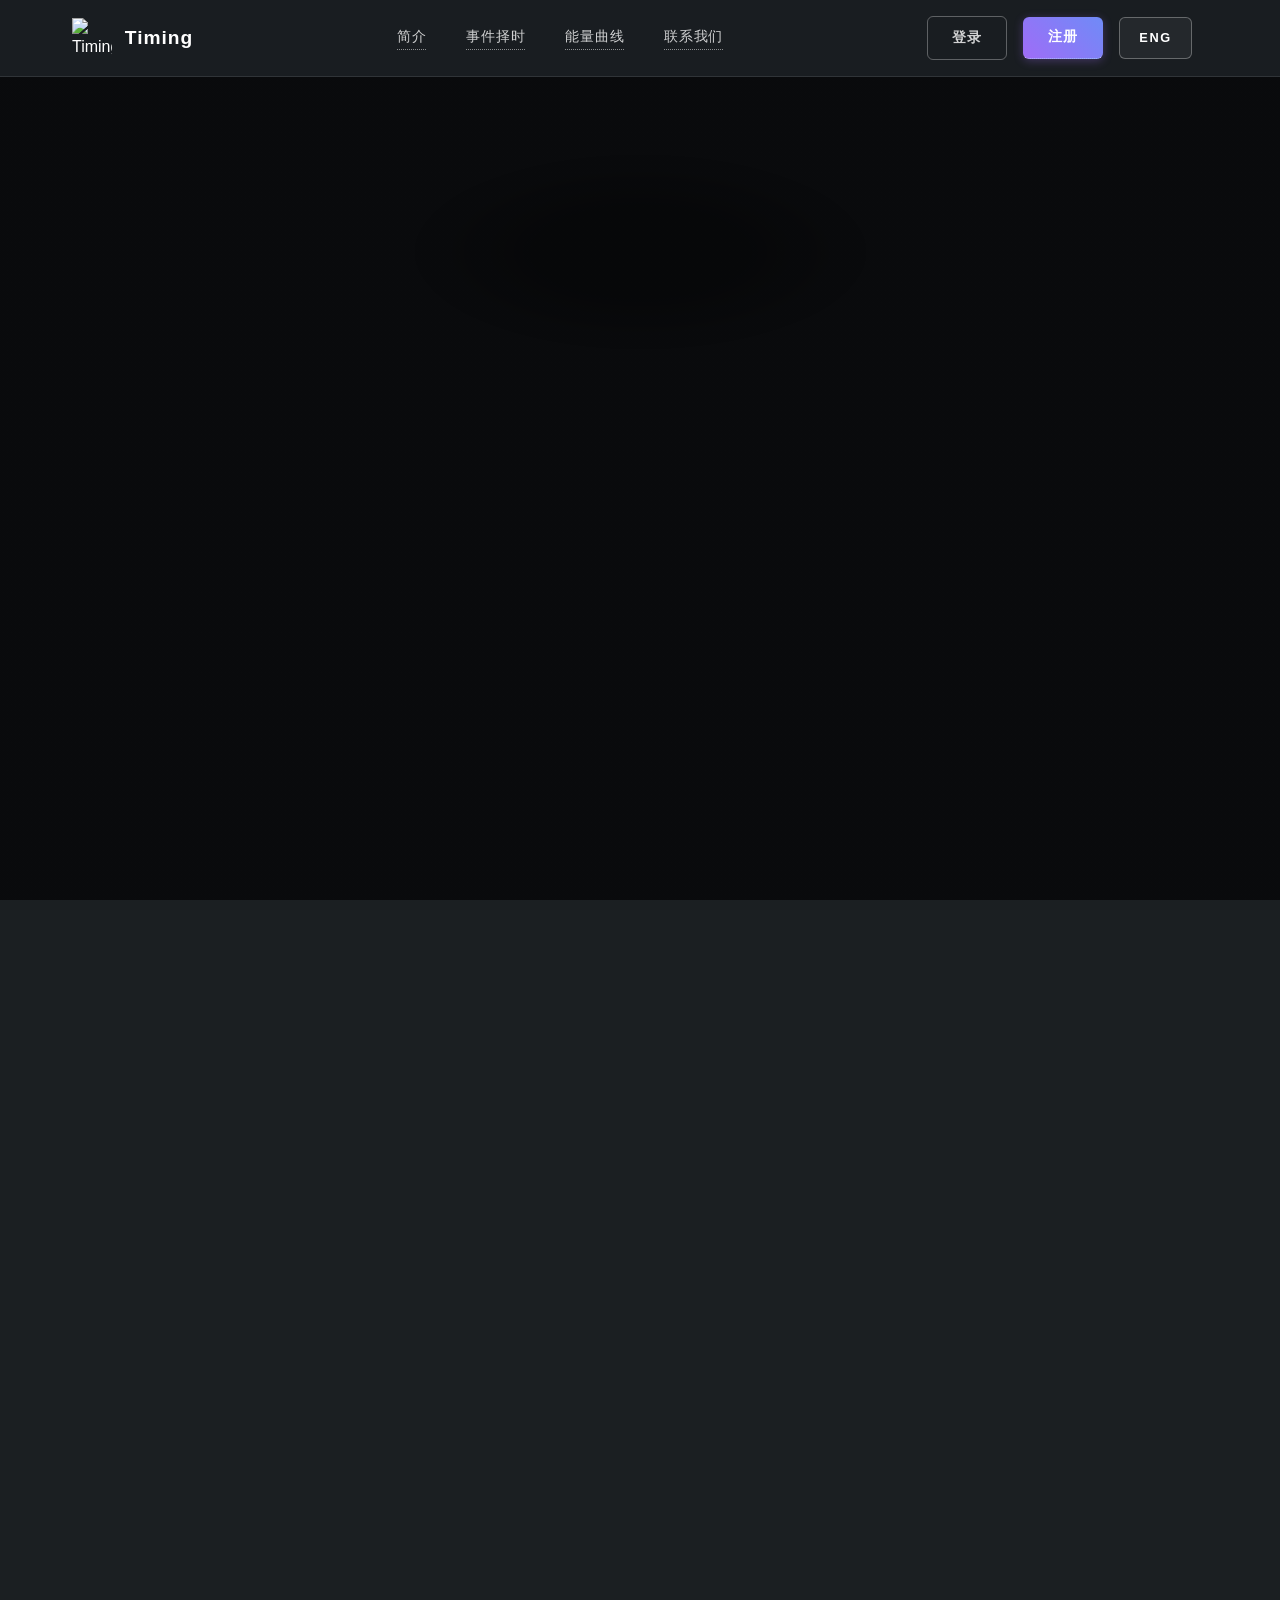
==== commit b9da20b8: "Merge pull request #1 from chaoranzhang/dev Dev" ====
--- a/index-zh.html
+++ b/index-zh.html
@@ -5,512 +5,580 @@
 	Free for personal and commercial use under the CCA 3.0 license (https://html5up.net/license)
 -->
 <html lang="zh">
-<head>
-		<title>能量流 - Timing</title>
+	<head>
+		<title>Timing - 人生作弊系统</title>
 		<meta charset="utf-8" />
 		<meta name="viewport" content="width=device-width, initial-scale=1, user-scalable=no" />
 		<meta http-equiv="Content-Security-Policy" content="default-src 'self' 'unsafe-inline' https:; img-src 'self' data: https:; style-src 'self' 'unsafe-inline' https:; font-src 'self' data: https:;">
 		<meta http-equiv="X-Content-Type-Options" content="nosniff">
-		<!-- Load main site CSS -->
+		<link rel="icon" type="image/x-icon" href="assets/favicon.ico">
+		<link rel="icon" type="image/png" sizes="32x32" href="assets/favicon.png">
+		<link rel="apple-touch-icon" sizes="180x180" href="assets/apple-touch-icon.png">
+		<!-- Prevent FOUC -->
+		<style>
+			.js-loading * {
+				display: none;
+			}
+		</style>
+		<script>
+			// Add js-loading class to body
+			document.documentElement.className = 'js-loading';
+		</script>
+		<!-- Load CSS directly -->
 		<link rel="stylesheet" href="assets/css/main.css">
 		<link rel="stylesheet" href="assets/css/navigation.css">
 		<link rel="stylesheet" href="assets/css/noscript.css" media="none">
-		<!-- Original curve styles -->
-    <link rel="stylesheet" href="curve/style.css">
-    <!-- QR Code library -->
-    <script src="https://cdn.jsdelivr.net/npm/qrcode.js@1.0.0/qrcode.min.js"></script>
-    <!-- Chart.js for energy curve -->
-    <script src="https://cdn.jsdelivr.net/npm/chart.js"></script>
+		<script>
+			// Remove js-loading class when page is ready
+			window.addEventListener('DOMContentLoaded', (event) => {
+				document.documentElement.className = document.documentElement.className.replace('js-loading','');
+			});
+		</script>
 		<style>
-			/* Override body styles to match main pages */
-			body {
-				background: #1b1f22;
-				position: relative;
-				overflow-x: hidden;
-				padding-top: 5rem;
-			}
-
-			/* Background system matching main pages exactly */
-			#bg {
-				-moz-transform: scale(1.0);
-				-webkit-transform: scale(1.0);
-				-ms-transform: scale(1.0);
-				transform: scale(1.0);
-				-webkit-backface-visibility: hidden;
+			.lang-switch {
 				position: fixed;
-				top: 0;
-				left: 0;
-				width: 100%;
-				height: 100vh;
-				z-index: 1;
-			}
-
-			#bg:before, #bg:after {
-				content: '';
-				display: block;
-				position: absolute;
-				top: 0;
-				left: 0;
-				width: 100%;
-				height: 100%;
-			}
-
-			#bg:before {
-				-moz-transition: background-color 2.5s ease-in-out;
-				-webkit-transition: background-color 2.5s ease-in-out;
-				-ms-transition: background-color 2.5s ease-in-out;
-				transition: background-color 2.5s ease-in-out;
-				-moz-transition-delay: 0.75s;
-				-webkit-transition-delay: 0.75s;
-				-ms-transition-delay: 0.75s;
-				transition-delay: 0.75s;
-				background-image: linear-gradient(to top, rgba(19, 21, 25, 0.5), rgba(19, 21, 25, 0.5));
-				background-size: auto;
-				background-position: center;
-				background-repeat: no-repeat;
-				z-index: 2;
-			}
-
-			#bg:after {
-				-moz-transform: scale(1.0825);
-				-webkit-transform: scale(1.0825);
-				-ms-transform: scale(1.0825);
-				transform: scale(1.0825);
-				-moz-transition: -moz-transform 0.325s ease-in-out, -moz-filter 0.325s ease-in-out;
-				-webkit-transition: -webkit-transform 0.325s ease-in-out, -webkit-filter 0.325s ease-in-out;
-				-ms-transition: -ms-transform 0.325s ease-in-out, -ms-filter 0.325s ease-in-out;
-				transition: transform 0.325s ease-in-out, filter 0.325s ease-in-out;
-				background-image: url("images/bg.jpg");
-				background-position: center;
-				background-size: cover;
-				background-repeat: no-repeat;
-				-moz-filter: blur(0.2rem);
-				-webkit-filter: blur(0.2rem);
-				-ms-filter: blur(0.2rem);
-				filter: blur(0.2rem);
-				z-index: 1;
-			}
-
-			/* Hide original styles that conflict */
-			.top-nav {
-				display: none;
-			}
-
-			.footer {
-				display: none;
-			}
-
-			/* Main container with modal styling */
-			.modal-container {
-				position: relative;
-				z-index: 3;
-				min-height: 100vh;
+				top: 20px;
+				right: 20px;
+				z-index: 1000;
+			}
+			.lang-switch a {
+				display: inline-block;
+				padding: 8px 15px;
+				background: rgba(255, 255, 255, 0.1);
+				border: 1px solid rgba(255, 255, 255, 0.3);
+				border-radius: 12px;
+				color: #ffffff;
+				text-decoration: none;
+				font-size: 0.8em;
+				letter-spacing: 2px;
+				transition: all 0.3s ease;
+			}
+			.lang-switch a:hover {
+				background: rgba(255, 255, 255, 0.2);
+				border-color: rgba(255, 255, 255, 0.5);
+			}
+			.logo {
 				display: flex;
 				align-items: center;
 				justify-content: center;
-				padding: 0rem 2rem;
-			}
-
-			.modal-content {
-				-moz-transform: translateY(0);
-				-webkit-transform: translateY(0);
-				-ms-transform: translateY(0);
-				transform: translateY(0);
-				-moz-transition: opacity 0.325s ease-in-out, -moz-transform 0.325s ease-in-out;
-				-webkit-transition: opacity 0.325s ease-in-out, -webkit-transform 0.325s ease-in-out;
-				-ms-transition: opacity 0.325s ease-in-out, -ms-transform 0.325s ease-in-out;
-				transition: opacity 0.325s ease-in-out, transform 0.325s ease-in-out;
-				padding: 4.5rem 2.5rem 1.5rem 2.5rem;
-				position: relative;
-				width: 40rem;
-				max-width: 100%;
-				background-color: rgba(27, 31, 34, 0.85);
-				border-radius: 4px;
-				opacity: 1;
-			}
-
-
-
-			/* Title styling */
-			h2.major {
-				color: #ffffff;
-				border-bottom: solid 1px #ffffff;
-				width: -moz-max-content;
-				width: -webkit-max-content;
-				width: -ms-max-content;
-				width: max-content;
-				padding-bottom: 0.5rem;
-				margin: 0 0 2rem 0;
-				font-size: 1.5rem;
-				line-height: 1.4;
-				letter-spacing: 0.5rem;
-			}
-
-			/* Contact title alignment override */
-			.contact-title {
-				text-align: left !important;
-				align-self: flex-start !important;
-				margin-top: 5rem !important;
-			}
-
-			/* Contact form styling - using original CSS with left alignment */
-			.contact-form {
-				display: flex;
-				flex-direction: column;
-				gap: 1.5rem;
-			}
-
-			.contact-fields {
-				display: flex;
-				flex-direction: column;
-				gap: 1rem;
-			}
-
-			.contact-field {
-				display: flex;
-				flex-direction: column;
-				gap: 0.5rem;
-			}
-
-			.contact-field label {
-				font-weight: 500;
-				color: #ffffff;
-				font-size: 0.9rem;
-			}
-
-			.contact-field textarea {
-				padding: 0.75rem;
-				background-color: rgba(255, 255, 255, 0.05);
-				border: 1px solid rgba(255, 255, 255, 0.3);
-				border-radius: 8px;
-				color: #ffffff;
-				font-size: 1rem;
-				transition: border-color 0.3s ease;
-				width: 100%;
-				resize: vertical;
-				min-height: 100px;
-				font-family: inherit;
-			}
-
-			.contact-field textarea:focus {
-				outline: none;
-				border-color: #9f6cf7;
-			}
-
-			.contact-actions {
-				display: flex;
-				justify-content: flex-start;
-			}
-
-			.contact-submit {
-				-moz-appearance: none;
-				-webkit-appearance: none;
-				-ms-appearance: none;
-				appearance: none;
-				-moz-transition: background-color 0.2s ease-in-out, color 0.2s ease-in-out;
-				-webkit-transition: background-color 0.2s ease-in-out, color 0.2s ease-in-out;
-				-ms-transition: background-color 0.2s ease-in-out, color 0.2s ease-in-out;
-				transition: background-color 0.2s ease-in-out, color 0.2s ease-in-out;
-				background-color: transparent;
-				border-radius: 4px;
-				border: 0;
-				box-shadow: inset 0 0 0 1px #ffffff;
-				color: #ffffff !important;
-				cursor: pointer;
-				display: inline-block;
-				font-size: 0.8rem;
-				font-weight: 300;
-				height: 2.75rem;
-				letter-spacing: 0.2rem;
-				line-height: 2.75rem;
-				outline: 0;
-				padding: 0 1.25rem 0 1.35rem;
-				text-align: center;
-				text-decoration: none;
-				text-transform: uppercase;
-				white-space: nowrap;
-			}
-
-			.contact-submit:hover {
-				background-color: rgba(255, 255, 255, 0.075);
-			}
-
-			.contact-submit:active {
-				background-color: rgba(255, 255, 255, 0.175);
-			}
-
-			.contact-social {
-				margin-top: 2rem;
-				text-align: left;
-			}
-
-			.contact-icons {
-				list-style: none;
-				padding: 0;
-				margin: 0;
-				display: flex;
-				justify-content: flex-start;
-				gap: 1rem;
-			}
-
-			.contact-icons li a {
-				color: rgba(255, 255, 255, 0.7);
-				text-decoration: none;
-				font-size: 1.2rem;
-				transition: color 0.3s ease;
-			}
-
-			.contact-icons li a:hover {
-				color: #9f6cf7;
-			}
-
+			}
+			.logo img {
+				width: 7em;
+				height: 7em;
+				object-fit: contain;
+				padding: 1em;
+			}
 			.subtitle {
 				font-size: 0.9em;
-				margin-bottom: 2em;
+				margin-top: 1em;
 				color: rgba(255, 255, 255, 0.75);
 				letter-spacing: 0.1em;
 				line-height: 1.5;
 			}
-
-			/* Override original container styles */
-			.container {
-				background: none;
-				box-shadow: none;
-				padding: 0;
+			.features-grid {
+				display: grid;
+				grid-template-columns: repeat(2, 1fr);
+				gap: 2em;
+				margin: 2em 0;
+				max-width: 100%;
+			}
+			
+			.feature-card {
+				background: rgba(255, 255, 255, 0.05);
+				border-radius: 15px;
+				padding: 1.2em;
+				transition: all 0.3s ease;
+				border: 1px solid rgba(255, 255, 255, 0.1);
+				text-align: center;
+				display: flex;
+				flex-direction: column;
+				align-items: center;
+				justify-content: center;
+				min-height: 200px;
+				overflow: hidden;
+			}
+			
+			.feature-card:hover {
+				background: rgba(255, 255, 255, 0.1);
+				transform: translateY(-5px);
+			}
+			
+			.feature-card h3 {
+				color: #ffffff;
+				font-size: 1.2em;
+				margin-bottom: 0.8em;
+				letter-spacing: 0.05em;
+			}
+			
+			.feature-card p {
+				color: rgba(255, 255, 255, 0.7);
+				font-size: 0.9em;
+				line-height: 1.6;
 				margin: 0;
-				max-width: none;
-				width: 100%;
-			}
-
-			/* Input section styling */
-			.input-section {
+			}
+
+			.feature-card .icon {
+				font-size: 2em;
+				margin-bottom: 0.5em;
+				background: linear-gradient(45deg, #9f6cf7, #6f8bf7);
+				-webkit-background-clip: text;
+				-webkit-text-fill-color: transparent;
+				transition: all 0.3s ease;
+				display: inline-block;
+				width: auto;
+				height: auto;
+				min-height: 40px;
+			}
+			
+			.feature-card:hover .icon {
+				background: linear-gradient(45deg, #b784ff, #84a0ff);
+				-webkit-background-clip: text;
+				-webkit-text-fill-color: transparent;
+			}
+			
+			.cta-section {
+				text-align: center;
+				padding: 2em 0;
+			}
+			
+			.cta-title {
+				font-size: 2em;
+				margin-bottom: 0.5em;
+				line-height: 1.4;
+			}
+			
+			.cta-subtitle {
+				font-size: 1.2em;
+				color: rgba(255, 255, 255, 0.8);
 				margin-bottom: 2em;
-			}
-
-			.input-group {
+				line-height: 1.6;
+			}
+			
+			.cta-button {
+				display: inline-block;
+				background: linear-gradient(45deg, #9f6cf7, #6f8bf7);
+				color: #ffffff;
+				padding: 1em 2em;
+				border-radius: 12px;
+				font-size: 1.1em;
+				letter-spacing: 0.1em;
+				transition: all 0.3s ease;
+				border: none;
+				cursor: pointer;
+				box-shadow: 0 4px 15px rgba(159, 108, 247, 0.3);
+			}
+			
+			.cta-button:hover {
+				transform: translateY(-2px);
+				box-shadow: 0 6px 20px rgba(159, 108, 247, 0.4);
+				background: linear-gradient(45deg, #b784ff, #84a0ff);
+			}
+			
+			.highlight {
+				color: #9f6cf7;
+				font-weight: bold;
+			}
+
+			@keyframes pulse {
+				0% {
+					transform: scale(1);
+					box-shadow: 0 4px 15px rgba(159, 108, 247, 0.3);
+				}
+				50% {
+					transform: scale(1.05);
+					box-shadow: 0 8px 25px rgba(159, 108, 247, 0.5);
+				}
+				100% {
+					transform: scale(1);
+					box-shadow: 0 4px 15px rgba(159, 108, 247, 0.3);
+				}
+			}
+
+			.header-cta .cta-button {
+				background: linear-gradient(45deg, #9f6cf7, #6f8bf7);
+				color: #ffffff;
+				padding: 0.8em 2em;
+				border-radius: 12px;
+				font-size: 1.2em;
+				letter-spacing: 0.15em;
+				transition: all 0.3s ease;
+				border: none;
+				cursor: pointer;
+				box-shadow: 0 4px 15px rgba(159, 108, 247, 0.3);
+				animation: pulse 2s infinite;
+				text-transform: uppercase;
+			}
+
+			.header-cta .cta-button:hover {
+				transform: translateY(-2px) scale(1.05);
+				box-shadow: 0 8px 25px rgba(159, 108, 247, 0.5);
+				background: linear-gradient(45deg, #b784ff, #84a0ff);
+			}
+
+			/* Mobile Responsive Styles */
+			@media screen and (max-width: 736px) {
+				.features-grid {
+					grid-template-columns: 1fr;
+					gap: 1.5em;
+					margin: 1.5em 0;
+					padding: 0 1em;
+				}
+
+				.feature-card {
+					padding: 1.5em;
+					margin-bottom: 0;
+					min-height: 180px;
+					border-radius: 12px;
+				}
+
+				.feature-card .icon {
+					font-size: 1.8em;
+					margin-bottom: 0.8em;
+					min-height: 35px;
+				}
+
+				.feature-card h3 {
+					font-size: 1.1em;
+					margin-bottom: 0.8em;
+					padding: 0 0.5em;
+				}
+
+				.feature-card p {
+					font-size: 0.9em;
+					line-height: 1.5;
+					padding: 0 0.5em;
+				}
+
+				#work {
+					padding: 2em 1em;
+				}
+
+				#work h2.major {
+					font-size: 1em;
+					margin-bottom: 1em;
+				}
+
+				.subtitle {
+					font-size: 0.8em;
+					margin-bottom: 1em;
+				}
+
+				#main article {
+					padding-top: 5em;  /* Increased from 3.5em to 5em */
+					border-radius: 15px;
+				}
+				
+				#main article .close {
+					top: 2.5em;  /* Increased from 1.5em to 2.5em */
+				}
+				
+				#work h2.major {
+					margin-top: 1.5em;  /* Increased from 1em to 1.5em */
+				}
+
+				/* Ensure the content stays within view */
+				#main article {
+					margin-top: -0.5em;  /* Adjust overall position to compensate for extra padding */
+				}
+			}
+
+			@media screen and (max-width: 480px) {
+				.feature-card {
+					padding: 1.2em;
+					min-height: 160px;
+				}
+
+				.feature-card .icon {
+					font-size: 1.6em;
+					margin-bottom: 0.6em;
+					min-height: 30px;
+				}
+
+				.feature-card h3 {
+					font-size: 1em;
+					margin-bottom: 0.6em;
+				}
+
+				.feature-card p {
+					font-size: 0.85em;
+					line-height: 1.4;
+				}
+			}
+
+			/* Ensure background image covers properly */
+			@media screen and (max-width: 736px) {
+				#work .image.main {
+					margin: 1em 0;
+				}
+				
+				#work .image.main img {
+					width: 100%;
+					height: auto;
+					object-fit: cover;
+				}
+			}
+
+			.footnote {
+				font-size: 10px;
+				color: rgba(255, 255, 255, 0.3);
+				margin-top: 4em;
+				padding-top: 0.5em;
+				text-align: center;
+				letter-spacing: 0.5px;
+				border-top: solid 1px rgba(255, 255, 255, 0.05);
+			}
+
+			.footnote a {
+				color: rgba(255, 255, 255, 0.3);
+				text-decoration: none;
+				border-bottom: dotted 1px rgba(255, 255, 255, 0.1);
+			}
+
+			.footnote a:hover {
+				color: rgba(255, 255, 255, 0.4);
+				border-bottom-color: rgba(255, 255, 255, 0.2);
+			}
+
+			@media screen and (max-width: 736px) {
+				.footnote {
+					font-size: 8px;
+					margin-top: 3em;
+				}
+			}
+
+			/* Adjust title sizes */
+			#intro h2.major {
+				font-size: 1.5em;
+				line-height: 1.4;
 				margin-bottom: 1.5em;
 			}
 
-			.input-group label {
+			#work h2.major {
+				font-size: 1.3em;
+				line-height: 1.4;
+				margin-bottom: 1.5em;
+				white-space: normal; /* Allow text to wrap */
+			}
+
+			/* Mobile adjustments */
+			@media screen and (max-width: 736px) {
+				#intro h2.major {
+					font-size: 1.2em;
+				}
+
+				#work h2.major {
+					font-size: 1.1em;
+					padding: 0 0.5em;
+				}
+			}
+
+			/* Chinese version specific styles */
+			.zh-title {
+				white-space: nowrap;
+				font-size: 1.1em;
+				line-height: 1.4;
+				margin-bottom: 1.5em;
+				letter-spacing: 0.05em;
+			}
+
+			@media screen and (max-width: 736px) {
+				.zh-title {
+					font-size: 0.9em;
+					padding: 0 0.5em;
+					white-space: normal; /* Allow wrapping on very small screens if needed */
+				}
+			}
+
+			/* Rounded corners for all article backgrounds */
+			#main article {
+				border-radius: 20px;
+				overflow: hidden;
+			}
+
+			/* Round the form elements */
+			input[type="text"],
+			input[type="password"],
+			input[type="email"],
+			input[type="tel"],
+			select,
+			textarea {
+				border-radius: 12px;
+			}
+
+			/* Round the buttons */
+			.cta-button,
+			input[type="submit"],
+			input[type="reset"],
+			input[type="button"],
+			button,
+			.button {
+				border-radius: 12px;
+			}
+
+			/* Round the navigation menu */
+			#header nav ul {
+				border-radius: 12px;
+				overflow: hidden;
+			}
+
+			/* Round the social icons */
+			ul.icons li a {
+				border-radius: 12px;
+			}
+
+			/* Round the close button */
+			#main article .close:before {
+				border-radius: 15px;
+			}
+
+			/* Event Timing Form Styles */
+			.event-form {
+				max-width: 600px;
+				margin: 2em auto;
+				padding: 2em;
+				background: rgba(255, 255, 255, 0.05);
+				border-radius: 15px;
+				border: 1px solid rgba(255, 255, 255, 0.1);
+			}
+
+			.form-group {
+				margin-bottom: 1.5em;
+			}
+
+			.form-group label {
 				display: block;
 				margin-bottom: 0.5em;
-				font-weight: 600;
-				color: #ffffff !important;
+				color: #ffffff;
 				font-size: 0.9em;
 				letter-spacing: 0.1em;
 			}
 
-			.input-group input {
-				width: 100% !important;
-				padding: 0.8em 1em !important;
-				border: 1px solid rgba(255, 255, 255, 0.3) !important;
-				border-radius: 8px !important;
-				background: rgba(255, 255, 255, 0.05) !important;
-				color: #ffffff !important;
-				font-size: 0.9em !important;
-				transition: all 0.3s ease !important;
+			.form-input {
+				width: 100%;
+				padding: 0.8em 1em;
+				background: rgba(255, 255, 255, 0.1);
+				border: 1px solid rgba(255, 255, 255, 0.2);
+				border-radius: 8px;
+				color: #ffffff;
+				font-size: 0.9em;
+				transition: all 0.3s ease;
 				box-sizing: border-box;
 			}
 
-			.input-group input:focus {
-				outline: none !important;
-				border-color: #9f6cf7 !important;
-				background: rgba(255, 255, 255, 0.1) !important;
-			}
-
-			.input-group input::placeholder {
-				color: rgba(255, 255, 255, 0.5) !important;
-			}
-
-			/* Datetime input styling */
-			.datetime-input {
-				width: 100% !important;
-				padding: 0.8em 1em !important;
-				border: 1px solid rgba(255, 255, 255, 0.3) !important;
-				border-radius: 8px !important;
-				background: rgba(255, 255, 255, 0.05) !important;
-				color: #ffffff !important;
-				font-size: 0.9em !important;
-				transition: all 0.3s ease !important;
-				box-sizing: border-box;
-			}
-
-			.datetime-input:focus {
-				outline: none !important;
-				border-color: #9f6cf7 !important;
-				background: rgba(255, 255, 255, 0.1) !important;
-			}
-
-			/* 将日期时间输入框的图标变成白色 */
-			.datetime-input::-webkit-calendar-picker-indicator {
+			.form-input:focus {
+				outline: none;
+				background: rgba(255, 255, 255, 0.15);
+				border-color: #9f6cf7;
+				box-shadow: 0 0 10px rgba(159, 108, 247, 0.3);
+			}
+
+			.form-input::placeholder {
+				color: rgba(255, 255, 255, 0.5);
+				font-style: italic;
+			}
+
+			/* Datetime input specific styling */
+			input[type="datetime-local"].form-input {
+				color: #ffffff;
+			}
+
+			input[type="datetime-local"].form-input::-webkit-datetime-edit {
+				color: #ffffff;
+			}
+
+			input[type="datetime-local"].form-input::-webkit-calendar-picker-indicator {
 				filter: invert(1);
 				cursor: pointer;
 			}
 
-			/* Gender select styling */
-			.gender-select {
-				width: 100% !important;
-				padding: 0.8em 1em !important;
-				border: 1px solid rgba(255, 255, 255, 0.3) !important;
-				border-radius: 8px !important;
-				background: rgba(255, 255, 255, 0.05) !important;
-				color: #ffffff !important;
-				font-size: 0.9em !important;
-				transition: all 0.3s ease !important;
-				box-sizing: border-box;
+			.submit-btn {
+				background-color: #8B5CF6;
+				color: white;
+				border: none;
+				padding: 1rem 2rem;
+				border-radius: 8px;
 				cursor: pointer;
-			}
-
-			.gender-select:focus {
-				outline: none !important;
-				border-color: #9f6cf7 !important;
-				background: rgba(255, 255, 255, 0.1) !important;
-			}
-
-			.gender-select option {
-				background: #ffffff !important;
-				color: #000000 !important;
-				padding: 0.5em !important;
-			}
-
-			/* Submit button styling */
-			.submit-btn {
-				background: linear-gradient(45deg, #9f6cf7, #6f8bf7) !important;
-				color: #ffffff !important;
-				border: none !important;
-				padding: 1em 2em !important;
-				border-radius: 12px !important;
-				font-size: 1em !important;
-				font-weight: 600 !important;
-				letter-spacing: 0.1em !important;
-				cursor: pointer !important;
-				transition: all 0.3s ease !important;
-				display: flex !important;
-				align-items: center !important;
-				gap: 0.5em !important;
-				margin: 2em auto 0 !important;
-				box-shadow: 0 4px 15px rgba(159, 108, 247, 0.3) !important;
+				font-size: 1rem;
+				font-weight: 600;
+				margin-top: 1rem;
+				width: 100%;
+				transition: all 0.3s ease;
+				display: flex;
+				align-items: center;
+				justify-content: center;
+				gap: 12px;
 			}
 
 			.submit-btn:hover {
-				transform: translateY(-2px) !important;
-				box-shadow: 0 8px 25px rgba(159, 108, 247, 0.4) !important;
-				background: linear-gradient(45deg, #b784ff, #84a0ff) !important;
-			}
-
-			/* Energy section styling */
-			.energy-section {
-				margin-top: 3em !important;
-				padding: 2em !important;
-				background: rgba(255, 255, 255, 0.05) !important;
-				border-radius: 15px !important;
-				border: 1px solid rgba(255, 255, 255, 0.1) !important;
-			}
-
-			.legend {
-				display: flex !important;
-				justify-content: center !important;
-				gap: 2em !important;
-				margin-bottom: 2em !important;
-				flex-wrap: wrap !important;
-			}
-
-			.legend-item {
-				display: flex !important;
-				align-items: center !important;
-				gap: 0.5em !important;
-				font-size: 0.9em !important;
-				color: #ffffff !important;
-			}
-
-			.legend-color {
-				width: 16px !important;
-				height: 16px !important;
-				border-radius: 50% !important;
-			}
-
-			.legend-color.blue {
-				background: #5116b4 !important;
-			}
-
-			.legend-color.purple {
-				background: #2759ac !important;
-			}
-
-			.legend-color.pink {
-				background: #9444a3 !important;
-			}
-
-			#energyChart {
-				width: 100% !important;
-				max-height: 400px !important;
-				background: rgba(255, 255, 255, 0.02) !important;
-				border-radius: 8px !important;
-			}
-
-			/* Mobile responsive - matching main pages exactly */
-			@media screen and (max-width: 736px) {
-				.modal-container {
-					padding: 2rem 1rem;
-				}
-
-				.modal-content {
-					padding: 3.5rem 2rem 0.5rem 2rem;
-				}
-
-				.close:before {
-					top: 0.875rem;
-					left: 0.875rem;
-					width: 2.25rem;
-					height: 2.25rem;
-					background-size: 14px 14px;
-				}
-
-				.legend {
-					gap: 1em !important;
-				}
-				
-				.input-group input {
-					padding: 0.7em !important;
-					font-size: 0.85em !important;
-				}
-				
-				.datetime-input {
-					padding: 0.7em !important;
-					font-size: 0.85em !important;
-				}
-				
-				.gender-select {
-					padding: 0.7em !important;
-					font-size: 0.85em !important;
-				}
-				
-				.submit-btn {
-					padding: 0.8em 1.5em !important;
-					font-size: 0.9em !important;
-				}
-				
-				.energy-section {
-					padding: 1.5em !important;
-				}
-			}
-
-			@media screen and (max-width: 480px) {
-				.modal-content {
-					padding: 3rem 1.5rem 0.5rem 1.5rem;
-				}
-				
-				h2.major {
-					font-size: 1.2rem;
-				}
-			}
-
-			/* Legend styling to match chart colors */
+				background-color: #7C3AED;
+				transform: translateY(-2px);
+			}
+
+			.submit-btn:active {
+				transform: translateY(0);
+			}
+
+			.btn-text {
+				flex: none;
+			}
+
+			.btn-icon {
+				width: 28px;
+				height: 28px;
+				background-color: rgba(255, 255, 255, 0.2);
+				border-radius: 50%;
+				display: flex;
+				align-items: center;
+				justify-content: center;
+				transition: all 0.3s ease;
+			}
+
+			.submit-btn:hover .btn-icon {
+				background-color: rgba(255, 255, 255, 0.3);
+				transform: translateX(2px);
+			}
+
+			.btn-icon svg {
+				width: 14px;
+				height: 14px;
+				color: white;
+			}
+
+			.result-container {
+				margin-top: 2em;
+				padding: 2em;
+				background: rgba(255, 255, 255, 0.05);
+				border-radius: 15px;
+				border: 1px solid rgba(255, 255, 255, 0.1);
+			}
+
+			.result-container h3 {
+				color: #9f6cf7;
+				margin-bottom: 1em;
+				text-align: center;
+			}
+
+			#result-content {
+				color: #ffffff;
+				line-height: 1.6;
+			}
+
+			/* Event Timing Chart Styles */
+			.timing-chart-section {
+				margin-top: 2em;
+				padding: 2em;
+				background: rgba(255, 255, 255, 0.05);
+				border-radius: 15px;
+				border: 1px solid rgba(255, 255, 255, 0.1);
+			}
+
+			/* Legend styling to match energy curve */
 			.legend {
 				display: flex;
 				gap: 20px;
 				margin-bottom: 20px;
 				flex-wrap: wrap;
+				justify-content: center;
 			}
 
 			.legend-item {
@@ -525,524 +593,383 @@
 				border-radius: 3px;
 			}
 
-			.legend-color.health { background-color: #5116b4; }
-			.legend-color.career { background-color: #2759ac; }
-			.legend-color.love { background-color: #9444a3; }
-
-			/* Header Styling */
-			#header {
-				display: flex;
-				flex-direction: column;
+			.legend-color.blue { 
+				background-color: #5116b4; 
+			}
+			
+			.legend-color.purple { 
+				background-color: #2759ac; 
+			}
+			
+			.legend-color.pink { 
+				background-color: #9444a3; 
+			}
+
+			#timingChart {
+				width: 100% !important;
+				max-height: 400px !important;
+				background: rgba(255, 255, 255, 0.02) !important;
+				border-radius: 8px !important;
+			}
+
+			/* Mobile responsive for event form */
+			@media screen and (max-width: 736px) {
+				.event-form {
+					margin: 1em auto;
+					padding: 1.5em;
+				}
+				
+				.form-input {
+					padding: 0.7em 0.8em;
+					font-size: 0.85em;
+				}
+				
+				.submit-btn {
+					padding: 0.8em 1.5em;
+					font-size: 0.9em;
+				}
+			}
+
+			/* Registration Modal Styles */
+			.modal-overlay {
+				position: fixed;
+				top: 0;
+				left: 0;
+				width: 100%;
+				height: 100%;
+				background: rgba(0, 0, 0, 0.8);
+				backdrop-filter: blur(10px);
+				z-index: 10000;
+				display: none;
 				align-items: center;
 				justify-content: center;
+			}
+
+			.modal-overlay.active {
+				display: flex;
+			}
+
+			.modal-content {
+				background: rgba(27, 31, 35, 0.95);
+				border: 1px solid rgba(255, 255, 255, 0.2);
+				border-radius: 20px;
+				padding: 2.5em;
+				max-width: 500px;
+				width: 90%;
+				position: relative;
+				box-shadow: 0 20px 60px rgba(0, 0, 0, 0.5);
+			}
+
+			.modal-close {
+				position: absolute;
+				top: 1em;
+				right: 1em;
+				background: none;
+				border: none;
+				color: rgba(255, 255, 255, 0.6);
+				font-size: 1.5em;
+				cursor: pointer;
+				transition: color 0.3s ease;
+			}
+
+			.modal-close:hover {
+				color: #ffffff;
+			}
+
+			.modal-title {
+				color: #ffffff;
+				font-size: 1.1em;
+				margin-bottom: 1.5em;
 				text-align: center;
-				color: #ffffff;
-				padding: 2rem 0 1rem 0;
-				position: relative;
-				z-index: 3;
-			}
-
-			#header .logo {
-				margin-top: 1rem;
-			}
-
-			#header .logo img {
-				width: 5.25rem;
-				height: 5.25rem;
-				border-radius: 50%;
-				border: none;
-			}
-
-			#header .content .inner h1 {
-				font-size: 1.5rem;
-				margin-bottom: 1rem;
+				line-height: 1.4;
+			}
+
+			.modal-buttons {
+				display: flex;
+				gap: 1rem;
+				flex-direction: column;
+			}
+
+			.modal-login-btn, .modal-register-btn {
+				display: block;
+				width: 100%;
 				color: #ffffff;
 				border: none;
+				padding: 1em 2em;
+				border-radius: 12px;
+				font-size: 1.1em;
+				letter-spacing: 0.1em;
+				cursor: pointer;
+				transition: all 0.3s ease;
 				text-decoration: none;
-				border-bottom: none;
-			}
-
-			#header .content {
-				border: none;
-			}
-
-			#header .content .inner {
-				border: none;
-			}
-
-			#header .content .inner p {
-				font-size: 0.7em;
-				color: rgba(255, 255, 255, 0.75);
-				border: none;
-				text-decoration: none;
-			}
-
-			/* Remove vertical line between logo and text */
-			#header .logo:after {
-				display: none;
-			}
-
-			#header .content:before {
-				display: none;
-			}
-
-			/* Move text closer to logo */
-			#header .content {
-				margin-top: 0.1rem;
-			}
-
-			/* Invitation button hover effect */
-			.invitation-btn:hover {
+				text-align: center;
+			}
+
+			.modal-login-btn {
+				background: linear-gradient(45deg, #6f8bf7, #9f6cf7);
+				box-shadow: 0 4px 15px rgba(111, 139, 247, 0.3);
+			}
+
+			.modal-register-btn {
+				background: linear-gradient(45deg, #9f6cf7, #6f8bf7);
+				box-shadow: 0 4px 15px rgba(159, 108, 247, 0.3);
+			}
+
+			.modal-login-btn:hover {
 				transform: translateY(-2px);
-				box-shadow: 0 8px 25px rgba(159, 108, 247, 0.4);
+				box-shadow: 0 6px 20px rgba(111, 139, 247, 0.4);
+				background: linear-gradient(45deg, #84a0ff, #b784ff);
+			}
+
+			.modal-register-btn:hover {
+				transform: translateY(-2px);
+				box-shadow: 0 6px 20px rgba(159, 108, 247, 0.4);
 				background: linear-gradient(45deg, #b784ff, #84a0ff);
 			}
 
-			/* Background animation */
-			#bg:after {
-				-moz-animation: bg 20s linear infinite;
-				-webkit-animation: bg 20s linear infinite;
-				-ms-animation: bg 20s linear infinite;
-				animation: bg 20s linear infinite;
-			}
-
-			@-moz-keyframes bg {
-				0% { -moz-transform: scale(1.0825) translate(0, 0); }
-				33.33% { -moz-transform: scale(1.0825) translate(-30px, -30px); }
-				66.66% { -moz-transform: scale(1.0825) translate(-15px, -15px); }
-				100% { -moz-transform: scale(1.0825) translate(0, 0); }
-			}
-
-			@-webkit-keyframes bg {
-				0% { -webkit-transform: scale(1.0825) translate(0, 0); }
-				33.33% { -webkit-transform: scale(1.0825) translate(-30px, -30px); }
-				66.66% { -webkit-transform: scale(1.0825) translate(-15px, -15px); }
-				100% { -webkit-transform: scale(1.0825) translate(0, 0); }
-			}
-
-			@-ms-keyframes bg {
-				0% { -ms-transform: scale(1.0825) translate(0, 0); }
-				33.33% { -ms-transform: scale(1.0825) translate(-30px, -30px); }
-				66.66% { -ms-transform: scale(1.0825) translate(-15px, -15px); }
-				100% { -ms-transform: scale(1.0825) translate(0, 0); }
-			}
-
-			@keyframes bg {
-				0% { transform: scale(1.0825) translate(0, 0); }
-				33.33% { transform: scale(1.0825) translate(-30px, -30px); }
-				66.66% { transform: scale(1.0825) translate(-15px, -15px); }
-				100% { transform: scale(1.0825) translate(0, 0); }
-			}
-
-			/* Header animation - Original from main site */
-			#header {
-				-moz-animation: header 1.5s ease-out;
-				-webkit-animation: header 1.5s ease-out;
-				-ms-animation: header 1.5s ease-out;
-				animation: header 1.5s ease-out;
-			}
-
-			@-moz-keyframes header {
-				0% { -moz-transform: translateY(-2rem); opacity: 0; }
-				100% { -moz-transform: translateY(0); opacity: 1; }
-			}
-
-			@-webkit-keyframes header {
-				0% { -webkit-transform: translateY(-2rem); opacity: 0; }
-				100% { -webkit-transform: translateY(0); opacity: 1; }
-			}
-
-			@-ms-keyframes header {
-				0% { -ms-transform: translateY(-2rem); opacity: 0; }
-				100% { -ms-transform: translateY(0); opacity: 1; }
-			}
-
-			@keyframes header {
-				0% { transform: translateY(-2rem); opacity: 0; }
-				100% { transform: translateY(0); opacity: 1; }
-			}
-
-			/* Modal content animation */
-			.modal-content {
-				-moz-animation: modal 0.75s ease-out;
-				-webkit-animation: modal 0.75s ease-out;
-				-ms-animation: modal 0.75s ease-out;
-				animation: modal 0.75s ease-out;
-			}
-
-			@-moz-keyframes modal {
-				0% { -moz-transform: translateY(20px); opacity: 0; }
-				100% { -moz-transform: translateY(0); opacity: 1; }
-			}
-
-			@-webkit-keyframes modal {
-				0% { -webkit-transform: translateY(20px); opacity: 0; }
-				100% { -webkit-transform: translateY(0); opacity: 1; }
-			}
-
-			@-ms-keyframes modal {
-				0% { -ms-transform: translateY(20px); opacity: 0; }
-				100% { -ms-transform: translateY(0); opacity: 1; }
-			}
-
-			@keyframes modal {
-				0% { transform: translateY(20px); opacity: 0; }
-				100% { transform: translateY(0); opacity: 1; }
-			}
-	</style>
-</head>
-<body>
-		<!-- Background -->
-		<div id="bg"></div>
-		
+			@media screen and (min-width: 480px) {
+				.modal-buttons {
+					flex-direction: row;
+				}
+			}
+
+		</style>
+	</head>
+	<body class="is-preload">
 		<!-- Navigation will be loaded dynamically -->
 
-		<!-- Header -->
-		<header id="header">
-			<div class="logo">
-				<img src="images/LOGO.png" alt="Logo" />
+
+
+		<!-- Wrapper -->
+			<div id="wrapper">
+
+				<!-- Header -->
+					<header id="header">
+						<div class="logo">
+							<img src="images/LOGO.png" alt="Logo" />
+						</div>
+						<div class="content">
+							<div class="inner">
+								<h1>打造人生作弊系统</h1>
+								<p>属于你的「 行动节律指南 」助你顺势而为</p>
+								<div class="header-cta" style="margin-top: 2em;">
+									<a href="https://wj.qq.com/s2/22709197/66aa/" class="cta-button" style="font-size: 1.2em; padding: 0.8em 2em; text-transform: uppercase; letter-spacing: 0.15em; animation: pulse 2s infinite;">获取邀请码</a>
+								</div>
+							</div>
+						</div>
+						<nav>
+							<ul>
+								<li><a href="#intro">简介</a></li>
+								<li><a href="#work">事件择时</a></li>
+								<li><a href="curve/index_curve.html?lang=zh">能量曲线</a></li>
+								<li><a href="#contact">联系我们</a></li>
+								<!--<li><a href="#elements">Elements</a></li>-->
+							</ul>
+						</nav>
+					</header>
+
+				<!-- Main -->
+					<div id="main">
+
+						<!-- Intro -->
+							<article id="intro">
+								<h2 class="major">致每一个努力生活的你</h2>
+								<span class="image main"><img src="images/pic01.jpg" alt="" /></span>
+								<p>你是否有过深夜辗转反侧</p>
+								<p>拼命奔跑却像踩在棉花上，想破局却迷茫无措，不知如何达到理想目标？</p>
+								<p>当撞上「能量暗礁」，再努力也只是原地打转。</p>
+								<p>让Timing成为你的「人生作弊系统」</p>
+								<p>用玄学能量校准行动频率，让每一步都踩在「顺势点」上，达到事半功倍。</p>
+
+								<!-- 将原功能部分的内容移到这里 -->
+								<h3 style="margin-top: 2em; color: #9f6cf7; font-size: 1.2em;">能量推演 × 效率管理 = 顺势而为</h3>
+								<p class="subtitle">你的专属AI 为你拆解目标，进行日程能量校准，让努力自带「趋势加成」</p>
+								<span class="image main">
+									<video autoplay muted loop playsinline preload="auto" style="width: 100%; height: auto; border-radius: 8px;" onloadstart="console.log('Video loading started')" oncanplay="console.log('Video can play')" onerror="console.log('Video error:', this.error); this.style.display='none'; this.nextElementSibling.style.display='block';">
+										<source src="images/video_zh.mp4" type="video/mp4">
+										您的浏览器不支持视频播放。
+									</video>
+									<img src="images/pic02.jpg" alt="行动能量评分曲线" style="display: none;" />
+								</span>
+								
+								<div class="features-grid">
+									<div class="feature-card">
+										<i class="icon solid fa-road"></i>
+										<h3>长期生活规划</h3>
+										<p>提前布局机遇爆发期<br />蓄能能量低谷</p>
+									</div>
+									
+									<div class="feature-card">
+										<i class="icon solid fa-compass"></i>
+										<h3>专属运势导航</h3>
+										<p>每日能量趋势分析<br />标注高能行动时段</p>
+									</div>
+									
+									<div class="feature-card">
+										<i class="icon solid fa-tasks"></i>
+										<h3>目标拆解 行动落地</h3>
+										<p>将宏大的目标拆解<br>为用户落地的能量节点行动<br>我们不卷时间 我们顺势而为</p>
+									</div>
+									
+									<div class="feature-card">
+										<i class="icon solid fa-users"></i>
+										<h3>社区共赢</h3>
+										<p>与共振的灵魂同行<br />与丢失的自己和解</p>
+									</div>
+								</div>
+							</article>
+
+						<!-- Work -->
+							<article id="work">
+								<h2 class="major zh-title">事件择时</h2>
+								<p class="subtitle">选择最佳时机，让每个重要决定都在最佳能量点执行</p>
+								
+								<form id="event-timing-form" class="event-form">
+									<div class="form-group">
+										<label for="event-name">事件名称</label>
+										<input type="text" id="event-name" name="event-name" class="form-input" placeholder="例如搬家，考试等" required>
+									</div>
+									
+									<div class="form-group">
+										<label for="start-time">起始时间范围</label>
+										<input type="datetime-local" id="start-time" name="start-time" class="form-input" required>
+									</div>
+									
+									<div class="form-group">
+										<label for="end-time">结束时间范围</label>
+										<input type="datetime-local" id="end-time" name="end-time" class="form-input" required>
+									</div>
+									
+									<div class="form-group">
+										<label for="event-location">地点</label>
+										<input type="text" id="event-location" name="event-location" class="form-input" placeholder="请输入事件发生地点" required>
+									</div>
+									
+									<button type="submit" class="submit-btn">
+										<span class="btn-text">分析最佳时机</span>
+										<span class="btn-icon">
+											<svg width="16" height="16" viewBox="0 0 16 16" fill="none">
+												<path d="M6 3L11 8L6 13" stroke="currentColor" stroke-width="2" stroke-linecap="round" stroke-linejoin="round"/>
+											</svg>
+										</span>
+									</button>
+								</form>
+								
+								<!-- Event Timing Chart Section -->
+								<section class="timing-chart-section" style="display: none;">
+									<div class="legend">
+										<div class="legend-item">
+											<span class="legend-color blue"></span>
+											<span>最佳时机</span>
+										</div>
+										<div class="legend-item">
+											<span class="legend-color purple"></span>
+											<span>次佳时机</span>
+										</div>
+										<div class="legend-item">
+											<span class="legend-color pink"></span>
+											<span>避免时段</span>
+										</div>
+									</div>
+									<canvas id="timingChart"></canvas>
+								</section>
+								
+								<div id="timing-result" class="result-container" style="display: none;">
+									<h3>分析结果</h3>
+									<div id="result-content"></div>
+								</div>
+							</article>
+
+						<!-- About -->
+							<article id="about">
+								<div class="cta-section">
+									<h2 class="cta-title">现在开始</h2>
+									<h3 class="cta-subtitle">打造你的「人生作弊系统」<br>
+									开启 <span class="highlight">「顺势而为」</span> 模式</h3>
+									<a href="http://curve.sparkingtiming.com" class="cta-button">开启旅程</a>
+								</div>
+							</article>
+
+						<!-- Contact -->
+							<article id="contact">
+								<h2 class="major">联系我们</h2>
+								<p class="subtitle" style="text-align: center; margin-bottom: 2em;">填写邮箱获取 Timing 邀请码</p>
+								<form action="https://wj.qq.com/s2/22709197/66aa/" method="get">
+									<div class="fields">
+										<div class="field">
+											<label for="name">姓名</label>
+											<input type="text" name="name" id="name" required placeholder="请输入您的姓名" />
+										</div>
+										<!-- <div class="field">
+											<label for="email">邮箱地址</label>
+											<input type="email" name="email" id="email" required placeholder="请输入您的邮箱地址" />
+										</div> -->
+										<div class="field">
+											<label for="subject">主题</label>
+											<input type="text" name="subject" id="subject" value="Timing邀请码申请" readonly />
+										</div>
+										<div class="field">
+											<label for="message">留言（选填）</label>
+											<textarea name="message" id="message" rows="4" placeholder="有什么想对我们说的吗？"></textarea>
+										</div>
+									</div>
+									<ul class="actions">
+										<li><input type="submit" value="获取邀请码" class="primary" /></li>
+									</ul>
+								</form>
+								<ul class="icons">
+									<li><a href="#" class="icon brands fa-twitter"><span class="label">Twitter</span></a></li>
+									<li><a href="#" class="icon brands fa-facebook-f"><span class="label">Facebook</span></a></li>
+									<li><a href="#" class="icon brands fa-instagram"><span class="label">Instagram</span></a></li>
+									<li><a href="#" class="icon brands fa-github"><span class="label">GitHub</span></a></li>
+								</ul>
+								<div style="height: 1em"></div>
+								<div class="footnote">
+									© 2025 Timing. Inspired by <a href="https://html5up.net">HTML5 UP</a>
+								</div>
+							</article>
+
+					</div>
+
 			</div>
-			<div class="content">
-				<div class="inner">
-					<h1>打造人生作弊系统</h1>
-					<p>属于你的「 行动节律指南 」助你顺势而为<br />
-						与时间共舞，而非对抗</p>
+
+		<!-- BG -->
+			<div id="bg"></div>
+
+		<!-- Registration Modal -->
+		<div id="registration-modal" class="modal-overlay">
+			<div class="modal-content">
+				<button class="modal-close" onclick="closeRegistrationModal()">&times;</button>
+				<div class="modal-title">
+					事件择时需要生日信息，<br>
+					请登录或注册账户即可解锁更多功能与使用权限！
+				</div>
+				<div class="modal-buttons">
+					<a href="login.html?lang=zh" class="modal-login-btn">登录</a>
+					<a href="register.html?lang=zh" class="modal-register-btn">注册</a>
 				</div>
 			</div>
-		</header>
-
-		<div class="modal-container">
-			<div class="modal-content">
-				
-				<h2 class="major">能量流</h2>
-				<p class="subtitle">输入你的信息，生成专属能量流</p>
-				
-				<!-- Original container content -->
-    <div class="container">
-        <!-- User Input Section -->
-        <section class="input-section">
-            <div class="input-group">
-                <label>姓名</label>
-							<input type="text" id="name" placeholder="请输入您的姓名">
-            </div>
-            <div class="input-group">
-                <label>出生时间</label>
-                <input type="datetime-local" id="birthtime" class="datetime-input" min="1900-01-01T00:00">
-            </div>
-						<div class="input-group">
-							<label>出生性别</label>
-							<select id="gender" class="gender-select">
-								<option value="">请选择性别</option>
-								<option value="female">女</option>
-								<option value="male">男</option>
-							</select>
-            </div>
-            <div class="input-group">
-							<label>出生地点</label>
-                <input type="text" id="birthplace" placeholder="请输入出生城市">
-            </div>
-            <button class="submit-btn">
-                <span class="btn-text">推演</span>
-                <span class="btn-icon">
-                    <svg width="16" height="16" viewBox="0 0 16 16" fill="none">
-                        <path d="M6 3L11 8L6 13" stroke="currentColor" stroke-width="2" stroke-linecap="round" stroke-linejoin="round"/>
-                    </svg>
-                </span>
-            </button>
-        </section>
-
-        <!-- Energy Curve Section -->
-        <section class="energy-section">
-            <div class="legend">
-                <div class="legend-item">
-                    <span class="legend-color blue"></span>
-                    <span>健康</span>
-                </div>
-                <div class="legend-item">
-                    <span class="legend-color purple"></span>
-                    <span>事业</span>
-                </div>
-                <div class="legend-item">
-                    <span class="legend-color pink"></span>
-                    <span>爱情</span>
-                </div>
-            </div>
-            <canvas id="energyChart"></canvas>
-        </section>
-        
-        <!-- Invitation Code Button - Independent Section -->
-        <div style="text-align: center; margin-top: 2em;">
-            <a href="https://wj.qq.com/s2/22709197/66aa/" class="invitation-btn" style="
-                display: inline-block;
-                background: linear-gradient(45deg, #9f6cf7, #6f8bf7);
-                color: #ffffff;
-                padding: 1em 2em;
-                border-radius: 12px;
-                font-size: 1em;
-                font-weight: 600;
-                letter-spacing: 0.1em;
-                text-decoration: none;
-                transition: all 0.3s ease;
-                box-shadow: 0 4px 15px rgba(159, 108, 247, 0.3);
-                text-transform: uppercase;
-            ">获取邀请码</a>
-        </div>
-    </div>
-
-				<!-- Contact Section - At bottom of modal content -->
-				<h2 class="major contact-title">联系我们_</h2>
-				<form action="https://wj.qq.com/s2/22709197/66aa/" method="post" class="contact-form">
-					<div class="contact-fields">
-						<div class="contact-field">
-							<label for="contact-message">留言（选填）</label>
-							<textarea name="message" id="contact-message" rows="4" placeholder="有什么想对我们说的吗？"></textarea>
-						</div>
-					</div>
-					<ul class="actions">
-						<li><input type="submit" value="提交" class="primary" /></li>
-					</ul>
-				</form>
-				<ul class="icons">
-					<li><a href="#" class="icon brands fa-twitter"><span class="label">Twitter</span></a></li>
-					<li><a href="#" class="icon brands fa-facebook-f"><span class="label">Facebook</span></a></li>
-					<li><a href="#" class="icon brands fa-instagram"><span class="label">Instagram</span></a></li>
-					<li><a href="#" class="icon brands fa-github"><span class="label">GitHub</span></a></li>
-				</ul>
-			</div>
 		</div>
 
-    <!-- Scripts -->
-		<script src="https://ajax.googleapis.com/ajax/libs/jquery/3.6.0/jquery.min.js"></script>
-		<script>
-			// Fallback for jQuery
-			if (typeof jQuery === 'undefined') {
-				document.write('<script src="https://code.jquery.com/jquery-3.6.0.min.js"><\/script>');
-			}
-		</script>
-		<!-- Load navigation system -->
-		<script src="assets/js/navigation-loader.js"></script>
-		<script src="assets/js/navigation.js"></script>
-		
-		<!-- Language content management -->
-		<script>
-			// Language content for curve page
-			const curveContent = {
-				zh: {
-					title: '能量流 - Timing',
-					pageTitle: '能量流',
-					subtitle: '输入你的信息，生成专属能量流',
-					nameLabel: '姓名',
-					namePlaceholder: '请输入您的姓名',
-					birthtimeLabel: '出生时间',
-					birthtimePlaceholder: 'MM/DD/YYYY XX:XX AM',
-					genderLabel: '出生性别',
-					genderPlaceholder: '请选择性别',
-					genderOptions: {
-						default: '请选择性别',
-						female: '女',
-						male: '男'
-					},
-					birthplaceLabel: '出生地点',
-					birthplacePlaceholder: '请输入出生城市',
-					submitText: '推演',
-					closeText: '关闭',
-					legendHealth: '健康',
-					legendCareer: '事业',
-					legendLove: '爱情',
-					contactTitle: '联系我们_',
-					contactNameLabel: '姓名',
-					contactNamePlaceholder: '请输入您的姓名',
-					contactSubjectLabel: '主题',
-					contactSubjectValue: 'Timing邀请码申请',
-					contactMessageLabel: '留言（选填）',
-					contactMessagePlaceholder: '有什么想对我们说的吗？',
-					contactSubmitValue: '提交'
-				},
-				en: {
-					title: 'Energy Flow - Timing',
-					pageTitle: 'Energy Flow',
-					subtitle: 'Enter your information to generate your personalized energy flow',
-					nameLabel: 'Name',
-					namePlaceholder: 'Please enter your name',
-					birthtimeLabel: 'Birth Date & Time',
-					birthtimePlaceholder: 'MM/DD/YYYY XX:XX AM',
-					genderLabel: 'Gender',
-					genderPlaceholder: 'Please select gender',
-					genderOptions: {
-						default: 'Please select gender',
-						female: 'Female',
-						male: 'Male'
-					},
-					birthplaceLabel: 'Birth Location',
-					birthplacePlaceholder: 'Please enter birth city',
-					submitText: 'Calculate',
-					closeText: 'Close',
-					legendHealth: 'Health',
-					legendCareer: 'Career',
-					legendLove: 'Love',
-					contactTitle: 'CONTACT',
-					contactNameLabel: 'Name',
-					contactNamePlaceholder: 'Enter your name',
-					contactSubjectLabel: 'Theme',
-					contactSubjectValue: 'Timing Invitation Code Request',
-					contactMessageLabel: 'Message(Optional)',
-					contactMessagePlaceholder: 'Let us know what you think',
-					contactSubmitValue: 'Submit'
-				}
-			};
-
-			// Update curve page content based on language
-			function updateCurveContent(language) {
-				const content = curveContent[language];
-				
-				// Update page title
-				document.title = content.title;
-				
-				// Update main title and subtitle
-				const title = document.querySelector('h2.major');
-				if (title) title.textContent = content.pageTitle;
-				
-				const subtitle = document.querySelector('.subtitle');
-				if (subtitle) subtitle.textContent = content.subtitle;
-				
-				// Update form labels and placeholders
-				const labels = document.querySelectorAll('label');
-				if (labels.length >= 4) {
-					labels[0].textContent = content.nameLabel;
-					labels[1].textContent = content.birthtimeLabel;
-					labels[2].textContent = content.genderLabel;
-					labels[3].textContent = content.birthplaceLabel;
-				}
-				
-				const nameInput = document.getElementById('name');
-				if (nameInput) nameInput.placeholder = content.namePlaceholder;
-				
-				const birthtimeInput = document.getElementById('birthtime');
-				if (birthtimeInput) birthtimeInput.placeholder = content.birthtimePlaceholder;
-				
-				const birthplaceInput = document.getElementById('birthplace');
-				if (birthplaceInput) birthplaceInput.placeholder = content.birthplacePlaceholder;
-				
-				// Update gender select options
-				const genderSelect = document.getElementById('gender');
-				if (genderSelect) {
-					genderSelect.innerHTML = `
-						<option value="">${content.genderOptions.default}</option>
-						<option value="female">${content.genderOptions.female}</option>
-						<option value="male">${content.genderOptions.male}</option>
-					`;
-				}
-				
-				// Update submit button text
-				const submitBtn = document.querySelector('.submit-btn .btn-text');
-				if (submitBtn) submitBtn.textContent = content.submitText;
-				
-				// Update legend text
-				const legendItems = document.querySelectorAll('.legend-item span:last-child');
-				if (legendItems.length >= 3) {
-					legendItems[0].textContent = content.legendHealth;
-					legendItems[1].textContent = content.legendCareer;
-					legendItems[2].textContent = content.legendLove;
-				}
-				
-				// Update contact section
-				const contactTitle = document.querySelector('.contact-title');
-				if (contactTitle) contactTitle.textContent = content.contactTitle;
-				
-				const contactMessageLabel = document.querySelector('.contact-field label');
-				if (contactMessageLabel) contactMessageLabel.textContent = content.contactMessageLabel;
-				
-				const contactMessagePlaceholder = document.getElementById('contact-message');
-				if (contactMessagePlaceholder) contactMessagePlaceholder.placeholder = content.contactMessagePlaceholder;
-				
-				const contactSubmitBtn = document.querySelector('.contact-form input[type="submit"]');
-				if (contactSubmitBtn) contactSubmitBtn.value = content.contactSubmitValue;
-			}
-
-			// Initialize with Chinese content
-			document.addEventListener('DOMContentLoaded', function() {
-				updateCurveContent('zh');
-			});
-
-			// Language switching function
-			function switchLanguage(lang) {
-				updateCurveContent(lang);
-			}
-		</script>
-		
-		<!-- Chart.js for energy chart -->
-		<script src="https://cdn.jsdelivr.net/npm/chart.js"></script>
-		<script>
-			// Energy chart functionality
-			document.addEventListener('DOMContentLoaded', function() {
-				const submitBtn = document.querySelector('.submit-btn');
-				const energySection = document.querySelector('.energy-section');
-				const energyChart = document.getElementById('energyChart');
-				
-				if (submitBtn) {
-					submitBtn.addEventListener('click', function() {
-						// Show energy section
-						energySection.style.display = 'block';
-						
-						// Create sample energy chart
-						const ctx = energyChart.getContext('2d');
-						new Chart(ctx, {
-							type: 'line',
-							data: {
-								labels: ['Jan', 'Feb', 'Mar', 'Apr', 'May', 'Jun'],
-								datasets: [{
-									label: 'Health',
-									data: [65, 70, 68, 75, 72, 78],
-									borderColor: '#5116b4',
-									backgroundColor: 'rgba(81, 22, 180, 0.1)',
-									tension: 0.4
-								}, {
-									label: 'Career',
-									data: [55, 60, 65, 70, 68, 75],
-									borderColor: '#2759ac',
-									backgroundColor: 'rgba(39, 89, 172, 0.1)',
-									tension: 0.4
-								}, {
-									label: 'Love',
-									data: [45, 50, 55, 60, 58, 65],
-									borderColor: '#9444a3',
-									backgroundColor: 'rgba(148, 68, 163, 0.1)',
-									tension: 0.4
-								}]
-							},
-							options: {
-								responsive: true,
-								maintainAspectRatio: false,
-								plugins: {
-									legend: {
-										display: false
-									}
-								},
-								scales: {
-									y: {
-										beginAtZero: true,
-										grid: {
-											color: 'rgba(255, 255, 255, 0.1)'
-										},
-										ticks: {
-											color: 'rgba(255, 255, 255, 0.7)'
-										}
-									},
-									x: {
-										grid: {
-											color: 'rgba(255, 255, 255, 0.1)'
-										},
-										ticks: {
-											color: 'rgba(255, 255, 255, 0.7)'
-										}
-									}
-								}
-							}
-						});
-					});
-				}
-			});
-		</script>
+		<!-- Scripts -->
+			<!-- Chart.js for timing chart -->
+			<script src="https://cdn.jsdelivr.net/npm/chart.js"></script>
+			<script src="assets/js/jquery.min.js"></script>
+			<script>
+				// Fallback to CDN if local file fails to load
+				if (typeof jQuery === 'undefined') {
+					document.write('<script src="https://code.jquery.com/jquery-3.6.0.min.js"><\/script>');
+					// Additional fallback to a Chinese CDN
+					document.write('<script src="https://cdn.bootcdn.net/ajax/libs/jquery/3.6.0/jquery.min.js"><\/script>');
+				}
+			</script>
+			<script src="assets/js/browser.min.js"></script>
+			<script src="assets/js/breakpoints.min.js"></script>
+			<script src="assets/js/util.js"></script>
+			<script src="assets/js/main.js"></script>
+			<!-- Load navigation system -->
+			<script src="assets/js/navigation-loader.js"></script>
+			<script src="assets/js/navigation.js"></script>
 
 			<script>
 				// Registration Modal Functions
--- a/assets/css/main.css
+++ b/assets/css/main.css
@@ -0,0 +1,1477 @@
+@import url(fontawesome-all.min.css);
+
+html, body, div, span, applet, object, iframe, h1, h2, h3, h4, h5, h6, p, blockquote,
+pre, a, abbr, acronym, address, big, cite, code, del, dfn, em, img, ins, kbd, q, s, samp,
+small, strike, strong, sub, sup, tt, var, b, u, i, center, dl, dt, dd, ol, ul, li, fieldset,
+form, label, legend, table, caption, tbody, tfoot, thead, tr, th, td, article, aside,
+canvas, details, embed, figure, figcaption, footer, header, hgroup, menu, nav, output, ruby,
+section, summary, time, mark, audio, video {
+  margin: 0;
+  padding: 0;
+  border: 0;
+  font: inherit;
+  font-size: 100%;
+  vertical-align: baseline;
+}
+
+article, aside, details, figcaption, figure, footer, header, hgroup, menu, nav, section {
+  display: block;
+}
+
+body {
+  line-height: 1;
+  background: #1b1f22;
+  -webkit-text-size-adjust: none;
+}
+
+ol, ul {
+  list-style: none;
+}
+
+blockquote, q {
+  quotes: none;
+}
+
+blockquote:before, blockquote:after, q:before, q:after {
+  content: none;
+}
+
+table {
+  border-collapse: collapse;
+  border-spacing: 0;
+}
+
+mark {
+  background-color: transparent;
+  color: inherit;
+}
+
+input::-moz-focus-inner {
+  border: 0;
+  padding: 0;
+}
+
+input, select, textarea {
+  appearance: none;
+  -moz-appearance: none;
+  -webkit-appearance: none;
+  -ms-appearance: none;
+}
+
+/* Layout */
+@-ms-viewport {
+  width: device-width;
+}
+
+html {
+  box-sizing: border-box;
+  font-size: 16pt;
+}
+
+*, *:before, *:after {
+  box-sizing: inherit;
+}
+
+body.is-preload *, body.is-preload *:before, body.is-preload *:after {
+  animation: none !important;
+  transition: none !important;
+}
+
+/* Typography */
+body, input, select, textarea {
+  color: #fff;
+  font-family: -apple-system, BlinkMacSystemFont, "Segoe UI", Roboto, "Helvetica Neue", Arial, sans-serif;
+  font-weight: 300;
+  font-size: 1rem;
+  line-height: 1.65;
+}
+
+a {
+  transition: color 0.2s ease-in-out, background-color 0.2s ease-in-out, border-bottom-color 0.2s ease-in-out;
+  border-bottom: dotted 1px rgba(255, 255, 255, 0.5);
+  text-decoration: none;
+  color: inherit;
+}
+
+a:hover {
+  border-bottom-color: transparent;
+}
+
+strong, b {
+  color: #fff;
+  font-weight: 600;
+}
+
+em, i {
+  font-style: italic;
+}
+
+p {
+  margin: 0 0 2rem;
+}
+
+h1, h2, h3, h4, h5, h6 {
+  color: #fff;
+  font-weight: 600;
+  line-height: 1.5;
+  margin: 0 0 1rem;
+  text-transform: uppercase;
+  letter-spacing: 0.2rem;
+}
+
+h1 a, h2 a, h3 a, h4 a, h5 a, h6 a {
+  color: inherit;
+  text-decoration: none;
+}
+
+h1.major, h2.major, h3.major, h4.major, h5.major, h6.major {
+  border-bottom: solid 1px #fff;
+  width: max-content;
+  padding-bottom: 0.5rem;
+  margin: 0 0 2rem;
+}
+
+h1 {
+  font-size: 2.25rem;
+  line-height: 1.3;
+  letter-spacing: 0.5rem;
+}
+
+h2 {
+  font-size: 1.5rem;
+  line-height: 1.4;
+  letter-spacing: 0.5rem;
+}
+
+h3 { font-size: 1rem; }
+h4 { font-size: 0.8rem; }
+h5 { font-size: 0.7rem; }
+h6 { font-size: 0.6rem; }
+
+sub {
+  font-size: 0.8rem;
+  position: relative;
+  top: 0.5rem;
+}
+
+sup {
+  font-size: 0.8rem;
+  position: relative;
+  top: -0.5rem;
+}
+
+blockquote {
+  border-left: solid 4px #fff;
+  font-style: italic;
+  margin: 0 0 2rem;
+  padding: 0.5rem 0 0.5rem 2rem;
+}
+
+code {
+  background: rgba(255, 255, 255, 0.075);
+  border-radius: 4px;
+  font-family: "Courier New", monospace;
+  font-size: 0.9rem;
+  margin: 0 0.25rem;
+  padding: 0.25rem 0.65rem;
+}
+
+pre {
+  -webkit-overflow-scrolling: touch;
+  font-family: "Courier New", monospace;
+  font-size: 0.9rem;
+  margin: 0 0 2rem;
+}
+
+pre code {
+  display: block;
+  line-height: 1.75;
+  padding: 1rem 1.5rem;
+  overflow-x: auto;
+}
+
+hr {
+  border: 0;
+  border-bottom: solid 1px #fff;
+  margin: 2.75rem 0;
+}
+
+/* Alignment */
+.align-left { text-align: left; }
+.align-center { text-align: center; }
+.align-right { text-align: right; }
+
+/* Responsive */
+@media screen and (max-width: 1680px) {
+  html { font-size: 12pt; }
+}
+
+@media screen and (max-width: 736px) {
+  html { font-size: 11pt; }
+  h1 { font-size: 1.75rem; line-height: 1.4; }
+  h2 { font-size: 1.25rem; line-height: 1.5; }
+}
+
+@media screen and (max-width: 480px) {
+  html, body { min-width: 320px; }
+}
+
+@media screen and (max-width: 360px) {
+  html { font-size: 10pt; }
+}
+
+
+/* Form */
+form {
+	margin: 0 0 2rem;
+  }
+  
+  form > :last-child {
+	margin-bottom: 0;
+  }
+  
+  form > .fields {
+	display: flex;
+	flex-wrap: wrap;
+	width: calc(100% + 3rem);
+	margin: -1.5rem 0 2rem -1.5rem;
+  }
+  
+  form > .fields > .field {
+	flex: 0 0 auto;
+	padding: 1.5rem 0 0 1.5rem;
+	width: calc(100% - 1.5rem);
+  }
+  
+  form > .fields > .field.half {
+	width: calc(50% - 0.75rem);
+  }
+  
+  form > .fields > .field.third {
+	width: calc(100%/3 - 0.5rem);
+  }
+  
+  form > .fields > .field.quarter {
+	width: calc(25% - 0.375rem);
+  }
+  
+  label {
+	color: #fff;
+	display: block;
+	font-size: 0.8rem;
+	font-weight: 300;
+	letter-spacing: 0.2rem;
+	line-height: 1.5;
+	margin: 0 0 1rem;
+	text-transform: uppercase;
+  }
+  
+  input[type="text"],
+  input[type="password"],
+  input[type="email"],
+  input[type="tel"],
+  select,
+  textarea {
+	appearance: none;
+	transition: border-color 0.2s ease-in-out, box-shadow 0.2s ease-in-out, background-color 0.2s ease-in-out;
+	background-color: transparent;
+	border-radius: 4px;
+	border: solid 1px #fff;
+	color: inherit;
+	display: block;
+	outline: 0;
+	padding: 0 1rem;
+	text-decoration: none;
+	width: 100%;
+  }
+  
+  input[type="text"]:invalid,
+  input[type="password"]:invalid,
+  input[type="email"]:invalid,
+  input[type="tel"]:invalid,
+  select:invalid,
+  textarea:invalid {
+	box-shadow: none;
+  }
+  
+  input[type="text"]:focus,
+  input[type="password"]:focus,
+  input[type="email"]:focus,
+  input[type="tel"]:focus,
+  select:focus,
+  textarea:focus {
+	background: rgba(255, 255, 255, 0.075);
+	border-color: #fff;
+	box-shadow: 0 0 0 1px #fff;
+  }
+  
+  select {
+	background-image: url("[data-uri]");
+	background-size: 1.25rem;
+	background-repeat: no-repeat;
+	background-position: calc(100% - 1rem) center;
+	height: 2.75rem;
+	padding-right: 2.75rem;
+	text-overflow: ellipsis;
+  }
+  
+  select option {
+	color: #fff;
+	background: #1b1f22;
+  }
+  
+  select:focus::-ms-value {
+	background-color: transparent;
+  }
+  
+  select::-ms-expand {
+	display: none;
+  }
+  
+  input[type="text"],
+  input[type="password"],
+  input[type="email"],
+  select {
+	height: 2.75rem;
+  }
+  
+  textarea {
+	padding: 0.75rem 1rem;
+  }
+  
+  input[type="checkbox"],
+  input[type="radio"] {
+	appearance: none;
+	display: block;
+	float: left;
+	margin-right: -2rem;
+	opacity: 0;
+	width: 1rem;
+	z-index: -1;
+  }
+  
+  input[type="checkbox"] + label,
+  input[type="radio"] + label {
+	user-select: none;
+	color: #fff;
+	cursor: pointer;
+	display: inline-block;
+	font-size: 0.8rem;
+	font-weight: 300;
+	margin: 0 0 0.5rem;
+	padding-left: 2.65rem;
+	padding-right: 0.75rem;
+	position: relative;
+	text-decoration: none;
+  }
+  
+  input[type="checkbox"] + label:before,
+  input[type="radio"] + label:before {
+	-moz-osx-font-smoothing: grayscale;
+	-webkit-font-smoothing: antialiased;
+	content: '';
+	display: inline-block;
+	font-style: normal;
+	font-variant: normal;
+	text-rendering: auto;
+	line-height: 1;
+	text-transform: none !important;
+	font-family: 'Font Awesome 5 Free';
+	font-weight: 900;
+	transition: border-color 0.2s ease-in-out, box-shadow 0.2s ease-in-out, background-color 0.2s ease-in-out;
+	border-radius: 4px;
+	border: solid 1px #fff;
+	height: 1.65rem;
+	left: 0;
+	line-height: 1.65rem;
+	position: absolute;
+	text-align: center;
+	top: -0.15rem;
+	width: 1.65rem;
+  }
+  
+  input[type="checkbox"]:checked + label:before,
+  input[type="radio"]:checked + label:before {
+	background: #fff !important;
+	border-color: #fff !important;
+	color: #1b1f22;
+	content: '\f00c';
+  }
+  
+  input[type="checkbox"]:focus + label:before,
+  input[type="radio"]:focus + label:before {
+	background: rgba(255, 255, 255, 0.075);
+	border-color: #fff;
+	box-shadow: 0 0 0 1px #fff;
+  }
+  
+  input[type="checkbox"] + label:before {
+	border-radius: 4px;
+  }
+  
+  input[type="radio"] + label:before {
+	border-radius: 100%;
+  }
+  
+  ::-webkit-input-placeholder,
+  :-moz-placeholder,
+  ::-moz-placeholder,
+  :-ms-input-placeholder,
+  .formerize-placeholder {
+	color: rgba(255, 255, 255, 0.5) !important;
+	opacity: 1;
+  }
+  
+  /* Responsive */
+  @media screen and (max-width: 480px) {
+	form > .fields,
+	form > .fields > .field,
+	form > .fields > .field.half,
+	form > .fields > .field.third,
+	form > .fields > .field.quarter {
+	  width: calc(100% - 1.5rem);
+	}
+  }
+
+/* Box */
+.box {
+	border-radius: 4px;
+	border: solid 1px #fff;
+	margin-bottom: 2rem;
+	padding: 1.5em;
+  }
+  
+  .box > :last-child,
+  .box > :last-child > :last-child,
+  .box > :last-child > :last-child > :last-child {
+	margin-bottom: 0;
+  }
+  
+  .box.alt {
+	border: 0;
+	border-radius: 0;
+	padding: 0;
+  }
+  
+  /* Icon */
+  .icon {
+	text-decoration: none;
+	border-bottom: none;
+	position: relative;
+  }
+  
+  .icon:before {
+	-moz-osx-font-smoothing: grayscale;
+	-webkit-font-smoothing: antialiased;
+	display: inline-block;
+	font-style: normal;
+	font-variant: normal;
+	text-rendering: auto;
+	line-height: 1;
+	text-transform: none !important;
+	font-family: 'Font Awesome 5 Free';
+	font-weight: 400;
+  }
+  
+  .icon > .label {
+	display: none;
+  }
+  
+  .icon:before {
+	line-height: inherit;
+  }
+  
+  .icon.solid:before {
+	font-weight: 900;
+  }
+  
+  .icon.brands:before {
+	font-family: 'Font Awesome 5 Brands';
+  }
+  
+  /* Image */
+  .image {
+	border-radius: 4px;
+	border: 0;
+	display: inline-block;
+	position: relative;
+  }
+  
+  .image:before {
+	pointer-events: none;
+	background-color: rgba(19, 21, 25, 0.5);
+	border-radius: 4px;
+	content: '';
+	display: block;
+	height: 100%;
+	left: 0;
+	opacity: 0.5;
+	position: absolute;
+	top: 0;
+	width: 100%;
+  }
+  
+  .image img {
+	border-radius: 4px;
+	display: block;
+  }
+  
+  .image.left, .image.right {
+	max-width: 40%;
+  }
+  
+  .image.left img, .image.right img {
+	width: 100%;
+  }
+  
+  .image.left {
+	float: left;
+	padding: 0 1.5em 1em 0;
+	top: 0.25em;
+  }
+  
+  .image.right {
+	float: right;
+	padding: 0 0 1em 1.5em;
+	top: 0.25em;
+  }
+  
+  .image.fit, .image.main {
+	display: block;
+	width: 100%;
+  }
+  
+  .image.fit {
+	margin: 0 0 2rem;
+  }
+  
+  .image.main {
+	margin: 2.5rem 0;
+  }
+  
+  .image.fit img, .image.main img {
+	width: 100%;
+  }
+  
+  /* List */
+  ol, ul {
+	margin: 0 0 2rem;
+  }
+  
+  ol {
+	list-style: decimal;
+	padding-left: 1.25em;
+  }
+  
+  ol li {
+	padding-left: 0.25em;
+  }
+  
+  ul {
+	list-style: disc;
+	padding-left: 1em;
+  }
+  
+  ul li {
+	padding-left: 0.5em;
+  }
+  
+  ul.alt {
+	list-style: none;
+	padding-left: 0;
+  }
+  
+  ul.alt li {
+	border-top: solid 1px #fff;
+	padding: 0.5em 0;
+  }
+  
+  ul.alt li:first-child {
+	border-top: 0;
+	padding-top: 0;
+  }
+  
+  dl {
+	margin: 0 0 2rem;
+  }
+  
+  dl dt {
+	display: block;
+	font-weight: 600;
+	margin: 0 0 1rem;
+  }
+  
+  dl dd {
+	margin-left: 2rem;
+  }
+  
+  /* Actions */
+  ul.actions {
+	display: flex;
+	cursor: default;
+	list-style: none;
+	margin-left: -1rem;
+	padding-left: 0;
+  }
+  
+  ul.actions li {
+	padding: 0 0 0 1rem;
+	vertical-align: middle;
+  }
+  
+  ul.actions.special {
+	justify-content: center;
+	width: 100%;
+	margin-left: 0;
+  }
+  
+  ul.actions.special li:first-child {
+	padding-left: 0;
+  }
+  
+  ul.actions.stacked {
+	flex-direction: column;
+	margin-left: 0;
+  }
+  
+  ul.actions.stacked li {
+	padding: 1.3rem 0 0;
+  }
+  
+  ul.actions.stacked li:first-child {
+	padding-top: 0;
+  }
+  
+  ul.actions.fit {
+	width: calc(100% + 1rem);
+  }
+  
+  ul.actions.fit li {
+	flex: 1 1 auto;
+	width: 100%;
+  }
+  
+  ul.actions.fit li > * {
+	width: 100%;
+  }
+  
+  ul.actions.fit.stacked {
+	width: 100%;
+  }
+  
+  /* Responsive */
+  @media screen and (max-width: 736px) {
+	.image.main {
+	  margin: 2rem 0;
+	}
+  }
+  
+  @media screen and (max-width: 480px) {
+	.image.main {
+	  margin: 1.5rem 0;
+	}
+  
+	ul.actions:not(.fixed) {
+	  flex-direction: column;
+	  margin-left: 0;
+	  width: 100% !important;
+	}
+  
+	ul.actions:not(.fixed) li {
+	  flex: 1 1 auto;
+	  padding: 1rem 0 0;
+	  text-align: center;
+	  width: 100%;
+	}
+  
+	ul.actions:not(.fixed) li > * {
+	  width: 100%;
+	}
+  
+	ul.actions:not(.fixed) li:first-child {
+	  padding-top: 0;
+	}
+  
+	ul.actions:not(.fixed) li input[type="submit"],
+	ul.actions:not(.fixed) li input[type="reset"],
+	ul.actions:not(.fixed) li input[type="button"],
+	ul.actions:not(.fixed) li button,
+	ul.actions:not(.fixed) li .button {
+	  width: 100%;
+	}
+  
+	ul.actions:not(.fixed) li input[type="submit"].icon:before,
+	ul.actions:not(.fixed) li input[type="reset"].icon:before,
+	ul.actions:not(.fixed) li input[type="button"].icon:before,
+	ul.actions:not(.fixed) li button.icon:before,
+	ul.actions:not(.fixed) li .button.icon:before {
+	  margin-left: -0.5em;
+	}
+  }
+
+
+
+
+/* Icons */
+
+	ul.icons {
+		cursor: default;
+		list-style: none;
+		padding-left: 0;
+	}
+
+		ul.icons li {
+			display: inline-block;
+			padding: 0 0.75em 0 0;
+		}
+
+			ul.icons li:last-child {
+				padding-right: 0;
+			}
+
+			ul.icons li a {
+				border-radius: 100%;
+				box-shadow: inset 0 0 0 1px #ffffff;
+				display: inline-block;
+				height: 2.25rem;
+				line-height: 2.25rem;
+				text-align: center;
+				width: 2.25rem;
+			}
+
+				ul.icons li a:hover {
+					background-color: rgba(255, 255, 255, 0.075);
+				}
+
+				ul.icons li a:active {
+					background-color: rgba(255, 255, 255, 0.175);
+				}
+
+/* Table */
+
+	.table-wrapper {
+		-webkit-overflow-scrolling: touch;
+		overflow-x: auto;
+	}
+
+	table {
+		margin: 0 0 2rem 0;
+		width: 100%;
+	}
+
+		table tbody tr {
+			border: solid 1px #ffffff;
+			border-left: 0;
+			border-right: 0;
+		}
+
+			table tbody tr:nth-child(2n + 1) {
+				background-color: rgba(255, 255, 255, 0.075);
+			}
+
+		table td {
+			padding: 0.75em 0.75em;
+		}
+
+		table th {
+			color: #ffffff;
+			font-size: 0.9em;
+			font-weight: 600;
+			padding: 0 0.75em 0.75em 0.75em;
+			text-align: left;
+		}
+
+		table thead {
+			border-bottom: solid 2px #ffffff;
+		}
+
+		table tfoot {
+			border-top: solid 2px #ffffff;
+		}
+
+		table.alt {
+			border-collapse: separate;
+		}
+
+			table.alt tbody tr td {
+				border: solid 1px #ffffff;
+				border-left-width: 0;
+				border-top-width: 0;
+			}
+
+				table.alt tbody tr td:first-child {
+					border-left-width: 1px;
+				}
+
+			table.alt tbody tr:first-child td {
+				border-top-width: 1px;
+			}
+
+			table.alt thead {
+				border-bottom: 0;
+			}
+
+			table.alt tfoot {
+				border-top: 0;
+			}
+
+/* Button */
+
+	input[type="submit"],
+	input[type="reset"],
+	input[type="button"],
+	button,
+	.button {
+		-moz-appearance: none;
+		-webkit-appearance: none;
+		-ms-appearance: none;
+		appearance: none;
+		-moz-transition: background-color 0.2s ease-in-out, color 0.2s ease-in-out;
+		-webkit-transition: background-color 0.2s ease-in-out, color 0.2s ease-in-out;
+		-ms-transition: background-color 0.2s ease-in-out, color 0.2s ease-in-out;
+		transition: background-color 0.2s ease-in-out, color 0.2s ease-in-out;
+		background-color: transparent;
+		border-radius: 4px;
+		border: 0;
+		box-shadow: inset 0 0 0 1px #ffffff;
+		color: #ffffff !important;
+		cursor: pointer;
+		display: inline-block;
+		font-size: 0.8rem;
+		font-weight: 300;
+		height: 2.75rem;
+		letter-spacing: 0.2rem;
+		line-height: 2.75rem;
+		outline: 0;
+		padding: 0 1.25rem 0 1.35rem;
+		text-align: center;
+		text-decoration: none;
+		text-transform: uppercase;
+		white-space: nowrap;
+	}
+
+		input[type="submit"]:hover,
+		input[type="reset"]:hover,
+		input[type="button"]:hover,
+		button:hover,
+		.button:hover {
+			background-color: rgba(255, 255, 255, 0.075);
+		}
+
+		input[type="submit"]:active,
+		input[type="reset"]:active,
+		input[type="button"]:active,
+		button:active,
+		.button:active {
+			background-color: rgba(255, 255, 255, 0.175);
+		}
+
+		input[type="submit"].icon:before,
+		input[type="reset"].icon:before,
+		input[type="button"].icon:before,
+		button.icon:before,
+		.button.icon:before {
+			margin-right: 0.5em;
+		}
+
+		input[type="submit"].fit,
+		input[type="reset"].fit,
+		input[type="button"].fit,
+		button.fit,
+		.button.fit {
+			width: 100%;
+		}
+
+		input[type="submit"].small,
+		input[type="reset"].small,
+		input[type="button"].small,
+		button.small,
+		.button.small {
+			font-size: 0.6rem;
+			height: 2.0625rem;
+			line-height: 2.0625rem;
+		}
+
+		input[type="submit"].primary,
+		input[type="reset"].primary,
+		input[type="button"].primary,
+		button.primary,
+		.button.primary {
+			background-color: #ffffff;
+			color: #1b1f22 !important;
+			font-weight: 600;
+		}
+
+		input[type="submit"].disabled, input[type="submit"]:disabled,
+		input[type="reset"].disabled,
+		input[type="reset"]:disabled,
+		input[type="button"].disabled,
+		input[type="button"]:disabled,
+		button.disabled,
+		button:disabled,
+		.button.disabled,
+		.button:disabled {
+			pointer-events: none;
+			cursor: default;
+			opacity: 0.25;
+		}
+
+	input[type="submit"],
+	input[type="reset"],
+	input[type="button"],
+	button {
+		line-height: calc(2.75rem - 2px);
+	}
+
+/* BG */
+
+	#bg {
+		-moz-transform: scale(1.0);
+		-webkit-transform: scale(1.0);
+		-ms-transform: scale(1.0);
+		transform: scale(1.0);
+		-webkit-backface-visibility: hidden;
+		position: fixed;
+		top: 0;
+		left: 0;
+		width: 100%;
+		height: 100vh;
+		z-index: 1;
+	}
+
+		#bg:before, #bg:after {
+			content: '';
+			display: block;
+			position: absolute;
+			top: 0;
+			left: 0;
+			width: 100%;
+			height: 100%;
+		}
+
+		#bg:before {
+			-moz-transition: background-color 2.5s ease-in-out;
+			-webkit-transition: background-color 2.5s ease-in-out;
+			-ms-transition: background-color 2.5s ease-in-out;
+			transition: background-color 2.5s ease-in-out;
+			-moz-transition-delay: 0.75s;
+			-webkit-transition-delay: 0.75s;
+			-ms-transition-delay: 0.75s;
+			transition-delay: 0.75s;
+			background-image: linear-gradient(to top, rgba(19, 21, 25, 0.5), rgba(19, 21, 25, 0.5));
+			background-size: auto;
+			background-position: center;
+			background-repeat: no-repeat;
+			z-index: 2;
+		}
+
+		#bg:after {
+			-moz-transform: scale(1.125);
+			-webkit-transform: scale(1.125);
+			-ms-transform: scale(1.125);
+			transform: scale(1.125);
+			-moz-transition: -moz-transform 0.325s ease-in-out, -moz-filter 0.325s ease-in-out;
+			-webkit-transition: -webkit-transform 0.325s ease-in-out, -webkit-filter 0.325s ease-in-out;
+			-ms-transition: -ms-transform 0.325s ease-in-out, -ms-filter 0.325s ease-in-out;
+			transition: transform 0.325s ease-in-out, filter 0.325s ease-in-out;
+			background-image: url("../../images/bg.jpg");
+			background-position: center;
+			background-size: cover;
+			background-repeat: no-repeat;
+			z-index: 1;
+		}
+
+		body.is-article-visible #bg:after {
+			-moz-transform: scale(1.0825);
+			-webkit-transform: scale(1.0825);
+			-ms-transform: scale(1.0825);
+			transform: scale(1.0825);
+			-moz-filter: blur(0.2rem);
+			-webkit-filter: blur(0.2rem);
+			-ms-filter: blur(0.2rem);
+			filter: blur(0.2rem);
+		}
+
+		body.is-preload #bg:before {
+			background-color: #000000;
+		}
+
+/* Wrapper */
+
+	#wrapper {
+		display: -moz-flex;
+		display: -webkit-flex;
+		display: -ms-flex;
+		display: flex;
+		-moz-flex-direction: column;
+		-webkit-flex-direction: column;
+		-ms-flex-direction: column;
+		flex-direction: column;
+		-moz-align-items: center;
+		-webkit-align-items: center;
+		-ms-align-items: center;
+		align-items: center;
+		-moz-justify-content: space-between;
+		-webkit-justify-content: space-between;
+		-ms-justify-content: space-between;
+		justify-content: space-between;
+		position: relative;
+		min-height: 100vh;
+		width: 100%;
+		padding: 4rem 2rem;
+		z-index: 3;
+	}
+
+		#wrapper:before {
+			content: '';
+			display: block;
+		}
+
+		@media screen and (max-width: 1680px) {
+
+			#wrapper {
+				padding: 3rem 2rem;
+			}
+
+		}
+
+		@media screen and (max-width: 736px) {
+
+			#wrapper {
+				padding: 2rem 1rem;
+			}
+
+		}
+
+		@media screen and (max-width: 480px) {
+
+			#wrapper {
+				padding: 1rem;
+			}
+
+		}
+
+/* Header */
+
+	#header {
+		display: -moz-flex;
+		display: -webkit-flex;
+		display: -ms-flex;
+		display: flex;
+		-moz-flex-direction: column;
+		-webkit-flex-direction: column;
+		-ms-flex-direction: column;
+		flex-direction: column;
+		-moz-align-items: center;
+		-webkit-align-items: center;
+		-ms-align-items: center;
+		align-items: center;
+		-moz-transition: -moz-transform 0.325s ease-in-out, -moz-filter 0.325s ease-in-out, opacity 0.325s ease-in-out;
+		-webkit-transition: -webkit-transform 0.325s ease-in-out, -webkit-filter 0.325s ease-in-out, opacity 0.325s ease-in-out;
+		-ms-transition: -ms-transform 0.325s ease-in-out, -ms-filter 0.325s ease-in-out, opacity 0.325s ease-in-out;
+		transition: transform 0.325s ease-in-out, filter 0.325s ease-in-out, opacity 0.325s ease-in-out;
+		background-image: -moz-radial-gradient(rgba(0, 0, 0, 0.25) 25%, rgba(0, 0, 0, 0) 55%);
+		background-image: -webkit-radial-gradient(rgba(0, 0, 0, 0.25) 25%, rgba(0, 0, 0, 0) 55%);
+		background-image: -ms-radial-gradient(rgba(0, 0, 0, 0.25) 25%, rgba(0, 0, 0, 0) 55%);
+		background-image: radial-gradient(rgba(0, 0, 0, 0.25) 25%, rgba(0, 0, 0, 0) 55%);
+		max-width: 100%;
+		text-align: center;
+	}
+
+		#header > * {
+			-moz-transition: opacity 0.325s ease-in-out;
+			-webkit-transition: opacity 0.325s ease-in-out;
+			-ms-transition: opacity 0.325s ease-in-out;
+			transition: opacity 0.325s ease-in-out;
+			position: relative;
+			margin-top: 3.5rem;
+		}
+
+			#header > *:before {
+				content: '';
+				display: block;
+				position: absolute;
+				top: calc(-3.5rem - 1px);
+				left: calc(50% - 1px);
+				width: 1px;
+				height: calc(3.5rem + 1px);
+				background: #ffffff;
+			}
+
+		#header > :first-child {
+			margin-top: 0;
+		}
+
+			#header > :first-child:before {
+				display: none;
+			}
+
+		#header .logo {
+			width: 5.5rem;
+			height: 5.5rem;
+			line-height: 5.5rem;
+			border: solid 1px #ffffff;
+			border-radius: 100%;
+		}
+
+			#header .logo .icon:before {
+				font-size: 2rem;
+			}
+
+		#header .content {
+			border-style: solid;
+			border-color: #ffffff;
+			border-top-width: 1px;
+			border-bottom-width: 1px;
+			max-width: 100%;
+		}
+
+			#header .content .inner {
+				-moz-transition: max-height 0.75s ease, padding 0.75s ease, opacity 0.325s ease-in-out;
+				-webkit-transition: max-height 0.75s ease, padding 0.75s ease, opacity 0.325s ease-in-out;
+				-ms-transition: max-height 0.75s ease, padding 0.75s ease, opacity 0.325s ease-in-out;
+				transition: max-height 0.75s ease, padding 0.75s ease, opacity 0.325s ease-in-out;
+				-moz-transition-delay: 0.25s;
+				-webkit-transition-delay: 0.25s;
+				-ms-transition-delay: 0.25s;
+				transition-delay: 0.25s;
+				padding: 3rem 2rem;
+				max-height: 40rem;
+				overflow: hidden;
+			}
+
+				#header .content .inner > :last-child {
+					margin-bottom: 0;
+				}
+
+			#header .content p {
+				text-transform: uppercase;
+				letter-spacing: 0.2rem;
+				font-size: 0.8rem;
+				line-height: 2;
+			}
+
+		#header nav ul {
+			display: -moz-flex;
+			display: -webkit-flex;
+			display: -ms-flex;
+			display: flex;
+			margin-bottom: 0;
+			list-style: none;
+			padding-left: 0;
+			border: solid 1px #ffffff;
+			border-radius: 4px;
+		}
+
+			#header nav ul li {
+				padding-left: 0;
+				border-left: solid 1px #ffffff;
+			}
+
+				#header nav ul li:first-child {
+					border-left: 0;
+				}
+
+				#header nav ul li a {
+					display: block;
+					min-width: 9rem;
+					height: 2.75rem;
+					line-height: 2.75rem;
+					padding: 0 1.25rem 0 1.45rem;
+					text-transform: uppercase;
+					letter-spacing: 0.2rem;
+					font-size: 0.8rem;
+					border-bottom: 0;
+				}
+
+					#header nav ul li a:hover {
+						background-color: rgba(255, 255, 255, 0.075);
+					}
+
+					#header nav ul li a:active {
+						background-color: rgba(255, 255, 255, 0.175);
+					}
+
+		#header nav.use-middle:after {
+			content: '';
+			display: block;
+			position: absolute;
+			top: 0;
+			left: calc(50% - 1px);
+			width: 1px;
+			height: 100%;
+			background: #ffffff;
+		}
+
+		#header nav.use-middle ul li.is-middle {
+			border-left: 0;
+		}
+
+		body.is-article-visible #header {
+			-moz-transform: scale(0.95);
+			-webkit-transform: scale(0.95);
+			-ms-transform: scale(0.95);
+			transform: scale(0.95);
+			-moz-filter: blur(0.1rem);
+			-webkit-filter: blur(0.1rem);
+			-ms-filter: blur(0.1rem);
+			filter: blur(0.1rem);
+			opacity: 0;
+		}
+
+		body.is-preload #header {
+			-moz-filter: blur(0.125rem);
+			-webkit-filter: blur(0.125rem);
+			-ms-filter: blur(0.125rem);
+			filter: blur(0.125rem);
+		}
+
+			body.is-preload #header > * {
+				opacity: 0;
+			}
+
+			body.is-preload #header .content .inner {
+				max-height: 0;
+				padding-top: 0;
+				padding-bottom: 0;
+				opacity: 0;
+			}
+
+		@media screen and (max-width: 980px) {
+
+			#header .content p br {
+				display: none;
+			}
+
+		}
+
+		@media screen and (max-width: 736px) {
+
+			#header > * {
+				margin-top: 2rem;
+			}
+
+				#header > *:before {
+					top: calc(-2rem - 1px);
+					height: calc(2rem + 1px);
+				}
+
+			#header .logo {
+				width: 4.75rem;
+				height: 4.75rem;
+				line-height: 4.75rem;
+			}
+
+				#header .logo .icon:before {
+					font-size: 1.75rem;
+				}
+
+			#header .content .inner {
+				padding: 2.5rem 1rem;
+			}
+
+			#header .content p {
+				line-height: 1.875;
+			}
+
+		}
+
+		@media screen and (max-width: 480px) {
+
+			#header {
+				padding: 1.5rem 0;
+			}
+
+				#header .content .inner {
+					padding: 2.5rem 0;
+				}
+
+				#header nav ul {
+					-moz-flex-direction: column;
+					-webkit-flex-direction: column;
+					-ms-flex-direction: column;
+					flex-direction: column;
+					min-width: 10rem;
+					max-width: 100%;
+				}
+
+					#header nav ul li {
+						border-left: 0;
+						border-top: solid 1px #ffffff;
+					}
+
+						#header nav ul li:first-child {
+							border-top: 0;
+						}
+
+						#header nav ul li a {
+							height: 3rem;
+							line-height: 3rem;
+							min-width: 0;
+							width: 100%;
+						}
+
+				#header nav.use-middle:after {
+					display: none;
+				}
+
+		}
+
+/* Main */
+
+	#main {
+		-moz-flex-grow: 1;
+		-webkit-flex-grow: 1;
+		-ms-flex-grow: 1;
+		flex-grow: 1;
+		-moz-flex-shrink: 1;
+		-webkit-flex-shrink: 1;
+		-ms-flex-shrink: 1;
+		flex-shrink: 1;
+		display: -moz-flex;
+		display: -webkit-flex;
+		display: -ms-flex;
+		display: flex;
+		-moz-align-items: center;
+		-webkit-align-items: center;
+		-ms-align-items: center;
+		align-items: center;
+		-moz-justify-content: center;
+		-webkit-justify-content: center;
+		-ms-justify-content: center;
+		justify-content: center;
+		-moz-flex-direction: column;
+		-webkit-flex-direction: column;
+		-ms-flex-direction: column;
+		flex-direction: column;
+		position: relative;
+		max-width: 100%;
+		z-index: 3;
+	}
+
+		#main article {
+			-moz-transform: translateY(0.25rem);
+			-webkit-transform: translateY(0.25rem);
+			-ms-transform: translateY(0.25rem);
+			transform: translateY(0.25rem);
+			-moz-transition: opacity 0.325s ease-in-out, -moz-transform 0.325s ease-in-out;
+			-webkit-transition: opacity 0.325s ease-in-out, -webkit-transform 0.325s ease-in-out;
+			-ms-transition: opacity 0.325s ease-in-out, -ms-transform 0.325s ease-in-out;
+			transition: opacity 0.325s ease-in-out, transform 0.325s ease-in-out;
+			padding: 4.5rem 2.5rem 1.5rem 2.5rem ;
+			position: relative;
+			width: 40rem;
+			max-width: 100%;
+			background-color: rgba(27, 31, 34, 0.85);
+			border-radius: 4px;
+			opacity: 0;
+		}
+
+			#main article.active {
+				-moz-transform: translateY(0);
+				-webkit-transform: translateY(0);
+				-ms-transform: translateY(0);
+				transform: translateY(0);
+				opacity: 1;
+			}
+
+			#main article .close {
+				display: block;
+				position: absolute;
+				top: 0;
+				right: 0;
+				width: 4rem;
+				height: 4rem;
+				cursor: pointer;
+				text-indent: 4rem;
+				overflow: hidden;
+				white-space: nowrap;
+			}
+
+				#main article .close:before {
+					-moz-transition: background-color 0.2s ease-in-out;
+					-webkit-transition: background-color 0.2s ease-in-out;
+					-ms-transition: background-color 0.2s ease-in-out;
+					transition: background-color 0.2s ease-in-out;
+					content: '';
+					display: block;
+					position: absolute;
+					top: 0.75rem;
+					left: 0.75rem;
+					width: 2.5rem;
+					height: 2.5rem;
+					border-radius: 100%;
+					background-position: center;
+					background-image: url("[data-uri]");
+					background-size: 20px 20px;
+					background-repeat: no-repeat;
+				}
+
+				#main article .close:hover:before {
+					background-color: rgba(255, 255, 255, 0.075);
+				}
+
+				#main article .close:active:before {
+					background-color: rgba(255, 255, 255, 0.175);
+				}
+
+		@media screen and (max-width: 736px) {
+
+			#main article {
+				padding: 3.5rem 2rem 0.5rem 2rem ;
+			}
+
+				#main article .close:before {
+					top: 0.875rem;
+					left: 0.875rem;
+					width: 2.25rem;
+					height: 2.25rem;
+					background-size: 14px 14px;
+				}
+
+		}
+
+		@media screen and (max-width: 480px) {
+
+			#main article {
+				padding: 3rem 1.5rem 0.5rem 1.5rem ;
+			}
+
+		}
+
+/* Footer */
+
+	#footer {
+		-moz-transition: -moz-transform 0.325s ease-in-out, -moz-filter 0.325s ease-in-out, opacity 0.325s ease-in-out;
+		-webkit-transition: -webkit-transform 0.325s ease-in-out, -webkit-filter 0.325s ease-in-out, opacity 0.325s ease-in-out;
+		-ms-transition: -ms-transform 0.325s ease-in-out, -ms-filter 0.325s ease-in-out, opacity 0.325s ease-in-out;
+		transition: transform 0.325s ease-in-out, filter 0.325s ease-in-out, opacity 0.325s ease-in-out;
+		width: 100%;
+		max-width: 100%;
+		margin-top: 2rem;
+		text-align: center;
+	}
+
+		#footer .copyright {
+			letter-spacing: 0.2rem;
+			font-size: 0.6rem;
+			opacity: 0.75;
+			margin-bottom: 0;
+			text-transform: uppercase;
+		}
+
+		body.is-article-visible #footer {
+			-moz-transform: scale(0.95);
+			-webkit-transform: scale(0.95);
+			-ms-transform: scale(0.95);
+			transform: scale(0.95);
+			-moz-filter: blur(0.1rem);
+			-webkit-filter: blur(0.1rem);
+			-ms-filter: blur(0.1rem);
+			filter: blur(0.1rem);
+			opacity: 0;
+		}
+
+		body.is-preload #footer {
+			opacity: 0;
+		}
--- a/assets/css/navigation.css
+++ b/assets/css/navigation.css
@@ -0,0 +1,457 @@
+/* Top Navigation Styles */
+.top-navigation {
+    position: fixed;
+    top: 0;
+    left: 0;
+    width: 100%;
+    background: rgba(27, 31, 35, 0.95);
+    backdrop-filter: blur(10px);
+    border-bottom: 1px solid rgba(255, 255, 255, 0.1);
+    z-index: 10000;
+    padding: 1rem 0;
+}
+
+.nav-container {
+    display: flex;
+    align-items: center;
+    justify-content: space-between;
+    max-width: 1200px;
+    margin: 0 auto;
+    padding: 0 2rem;
+}
+
+.nav-logo {
+    display: flex;
+    align-items: center;
+    gap: 0.8rem;
+    text-decoration: none;
+}
+
+.nav-logo img {
+    width: 2.5rem;
+    height: 2.5rem;
+    object-fit: contain;
+}
+
+.logo-text {
+    font-size: 1.2rem;
+    font-weight: 700;
+    color: #ffffff;
+    letter-spacing: 0.05em;
+}
+
+.nav-menu {
+    display: flex;
+    align-items: center;
+    gap: 2.5rem;
+    white-space: nowrap;
+    overflow: hidden;
+}
+
+.nav-item {
+    color: rgba(255, 255, 255, 0.8);
+    text-decoration: none;
+    font-size: 0.9rem;
+    font-weight: 500;
+    letter-spacing: 0.05em;
+    transition: all 0.3s ease;
+    position: relative;
+    white-space: nowrap;
+    flex-shrink: 0;
+}
+
+.nav-item:hover {
+    color: #9f6cf7;
+}
+
+.nav-item.active {
+    color: #9f6cf7;
+}
+
+.nav-item.active::after {
+    content: '';
+    position: absolute;
+    bottom: -0.5rem;
+    left: 0;
+    width: 100%;
+    height: 2px;
+    background: #9f6cf7;
+}
+
+.nav-auth {
+    display: flex;
+    align-items: center;
+    gap: 1rem;
+    margin-right: 1rem; /* 确保右边有固定间距 */
+    flex-wrap: nowrap; /* 防止按钮换行 */
+    flex-shrink: 0; /* 防止按钮收缩 */
+}
+
+.login-btn {
+    color: rgba(255, 255, 255, 0.8);
+    text-decoration: none;
+    font-size: 0.85rem;
+    font-weight: 600;
+    letter-spacing: 0.1em;
+    padding: 0.6rem 1.2rem;
+    border: 1px solid rgba(255, 255, 255, 0.3);
+    border-radius: 6px;
+    transition: all 0.3s ease;
+    min-width: 80px; /* 固定最小宽度 */
+    text-align: center;
+    white-space: nowrap; /* 防止文字换行 */
+    flex-shrink: 0; /* 防止按钮收缩 */
+}
+
+.login-btn:hover {
+    color: #ffffff;
+    border-color: rgba(255, 255, 255, 0.6);
+    background: rgba(255, 255, 255, 0.05);
+}
+
+.signup-btn {
+    color: #ffffff;
+    text-decoration: none;
+    font-size: 0.85rem;
+    font-weight: 600;
+    letter-spacing: 0.1em;
+    padding: 0.6rem 1.2rem;
+    background: linear-gradient(45deg, #9f6cf7, #6f8bf7);
+    border-radius: 6px;
+    transition: all 0.3s ease;
+    box-shadow: 0 2px 10px rgba(159, 108, 247, 0.3);
+    min-width: 80px; /* 固定最小宽度 */
+    text-align: center;
+    white-space: nowrap; /* 防止文字换行 */
+    flex-shrink: 0; /* 防止按钮收缩 */
+}
+
+.signup-btn:hover {
+    transform: translateY(-1px);
+    box-shadow: 0 4px 15px rgba(159, 108, 247, 0.4);
+    background: linear-gradient(45deg, #b784ff, #84a0ff);
+}
+
+.lang-btn {
+    color: #ffffff;
+    text-decoration: none;
+    font-size: 0.8rem;
+    font-weight: 600;
+    letter-spacing: 0.1rem;
+    text-transform: uppercase;
+    padding: 0.6rem 1.2rem;
+    border: 1px solid rgba(255, 255, 255, 0.3);
+    border-radius: 6px;
+    transition: all 0.3s ease;
+    background: rgba(255, 255, 255, 0.05);
+    min-width: 60px; /* 设置最小宽度确保一致性 */
+    text-align: center;
+    white-space: nowrap; /* 防止文字换行 */
+    flex-shrink: 0; /* 防止按钮收缩 */
+}
+
+.lang-btn:hover {
+    transform: translateY(-1px);
+    background: rgba(255, 255, 255, 0.1);
+    border-color: rgba(255, 255, 255, 0.5);
+}
+
+/* Adjust body padding to account for fixed nav */
+body {
+    padding-top: 5rem;
+}
+
+/* Center the entire homepage animation */
+#wrapper {
+    min-height: calc(100vh - 5rem);
+    display: flex;
+    align-items: center;
+    justify-content: center;
+}
+
+/* Mobile adjustments */
+@media screen and (max-width: 600px) {
+    body {
+        padding-top: 4rem;
+    }
+
+    #wrapper {
+        min-height: calc(100vh - 4rem);
+    }
+}
+
+/* Responsive breakpoints - gradually hide navigation items */
+@media screen and (max-width: 1024px) {
+    .nav-container {
+        padding: 0 1.5rem;
+    }
+
+    .nav-menu {
+        gap: 2rem;
+    }
+}
+
+
+@media screen and (max-width: 920px) {
+    .nav-container {
+        padding: 0 1rem;
+    }
+
+    .nav-menu {
+        gap: 1.2rem;
+    }
+
+    .nav-item {
+        font-size: 0.8rem;
+    }
+
+    .nav-auth {
+        gap: 0.8rem;
+    }
+
+    .login-btn, .signup-btn {
+        font-size: 0.8rem;
+        padding: 0.5rem 1rem;
+        min-width: 70px;
+    }
+
+    .lang-btn {
+        font-size: 0.8rem;
+        padding: 0.5rem 1rem;
+        min-width: 50px;
+    }
+}
+
+@media screen and (max-width: 850px) {
+    /* Hide contact first */
+    .nav-item[data-nav-id="contact"] {
+        display: none;
+    }
+}
+
+@media screen and (max-width: 650px) {
+    /* Hide introduction next */
+    .nav-item[data-nav-id="intro"] {
+        display: none;
+    }
+}
+
+@media screen and (max-width: 550px) {
+    /* Keep event timing and energy curve visible until the end */
+    .nav-item:not([data-nav-id="curve"]):not([data-nav-id="timing"]) {
+        display: none;
+    }
+}
+
+@media screen and (max-width: 500px) {
+    /* Hide all navigation menu */
+    .nav-menu {
+        display: none;
+    }
+
+    .nav-container {
+        justify-content: space-between;
+    }
+
+    .nav-auth {
+        gap: 0.4rem;
+    }
+
+    .login-btn, .signup-btn {
+        font-size: 0.7rem;
+        padding: 0.4rem 0.7rem;
+        letter-spacing: 0.05rem;
+        min-width: 60px;
+    }
+
+    .lang-btn {
+        font-size: 0.7rem;
+        padding: 0.4rem 0.7rem;
+        letter-spacing: 0.05rem;
+        min-width: 45px;
+    }
+
+    .nav-logo .logo-text {
+        font-size: 0.9rem;
+    }
+
+    body {
+        padding-top: 4rem;
+    }
+
+    #wrapper {
+        min-height: calc(100vh - 4rem);
+    }
+
+    .top-navigation {
+        padding: 0.8rem 0;
+    }
+}
+
+@media screen and (max-width: 480px) {
+    .nav-container {
+        padding-right: 0;
+    }
+
+    .nav-auth {
+        gap: 0.25rem;
+        flex-wrap: nowrap;
+        overflow: hidden;
+    }
+
+    .login-btn, .signup-btn {
+        font-size: 0.65rem;
+        padding: 0.35rem 0.5rem;
+        min-width: 50px;
+        white-space: nowrap;
+        flex-shrink: 0;
+    }
+
+    .lang-btn {
+        font-size: 0.65rem;
+        padding: 0.35rem 0.5rem;
+        min-width: 40px;
+        white-space: nowrap;
+        flex-shrink: 0;
+    }
+
+    .nav-logo .logo-text {
+        font-size: 0.8rem;
+    }
+
+    .nav-logo img {
+        width: 30px;
+        height: 30px;
+    }
+}
+
+@media screen and (max-width: 400px) {
+    .nav-container {
+        padding: 0 0.5rem;
+    }
+
+    .nav-auth {
+        gap: 0.2rem;
+    }
+
+    .login-btn, .signup-btn {
+        font-size: 0.6rem;
+        padding: 0.3rem 0.4rem;
+        min-width: 45px;
+    }
+
+    .lang-btn {
+        font-size: 0.6rem;
+        padding: 0.3rem 0.4rem;
+        min-width: 35px;
+    }
+
+    .nav-logo .logo-text {
+        font-size: 0.75rem;
+    }
+
+    .nav-logo img {
+        width: 28px;
+        height: 28px;
+    }
+}
+
+@media screen and (max-width: 350px) {
+    .nav-auth {
+        gap: 0.15rem;
+    }
+
+    .login-btn, .signup-btn {
+        font-size: 0.55rem;
+        padding: 0.25rem 0.35rem;
+        min-width: 40px;
+    }
+
+    .lang-btn {
+        font-size: 0.55rem;
+        padding: 0.25rem 0.35rem;
+        min-width: 30px;
+    }
+
+    .nav-logo .logo-text {
+        font-size: 0.7rem;
+    }
+
+    .nav-logo img {
+        width: 25px;
+        height: 25px;
+    }
+}
+
+/* Large screen optimizations (31+ inch displays) */
+@media screen and (min-width: 1920px) {
+    .nav-container {
+        max-width: 1600px;
+        padding: 0 3rem;
+    }
+
+    .nav-menu {
+        gap: 3rem;
+    }
+
+    .nav-item {
+        font-size: 0.85rem;
+    }
+
+    .nav-auth {
+        gap: 1.2rem;
+        flex-direction: row; /* 确保在大屏幕上水平排列 */
+        flex-wrap: nowrap;
+    }
+
+    .login-btn, .signup-btn {
+        font-size: 0.8rem;
+        padding: 0.55rem 1.1rem;
+        min-width: 75px;
+        white-space: nowrap;
+    }
+
+    .lang-btn {
+        font-size: 0.75rem;
+        padding: 0.55rem 1.1rem;
+        min-width: 55px;
+        white-space: nowrap;
+    }
+}
+
+/* Extra large screens (32+ inch displays) */
+@media screen and (min-width: 2560px) {
+    .nav-container {
+        max-width: 2000px;
+        padding: 0 4rem;
+    }
+
+    .nav-menu {
+        gap: 4rem;
+    }
+
+    .nav-item {
+        font-size: 0.9rem;
+    }
+
+    .nav-auth {
+        gap: 1.5rem;
+    }
+
+    .login-btn, .signup-btn {
+        font-size: 0.82rem;
+        padding: 0.6rem 1.2rem;
+        min-width: 80px;
+    }
+
+    .lang-btn {
+        font-size: 0.78rem;
+        padding: 0.6rem 1.2rem;
+        min-width: 60px;
+    }
+}
+
+/* English page specific margin adjustment */
+.nav-auth.english-page {
+    margin-right: 0.6rem;
+} 
